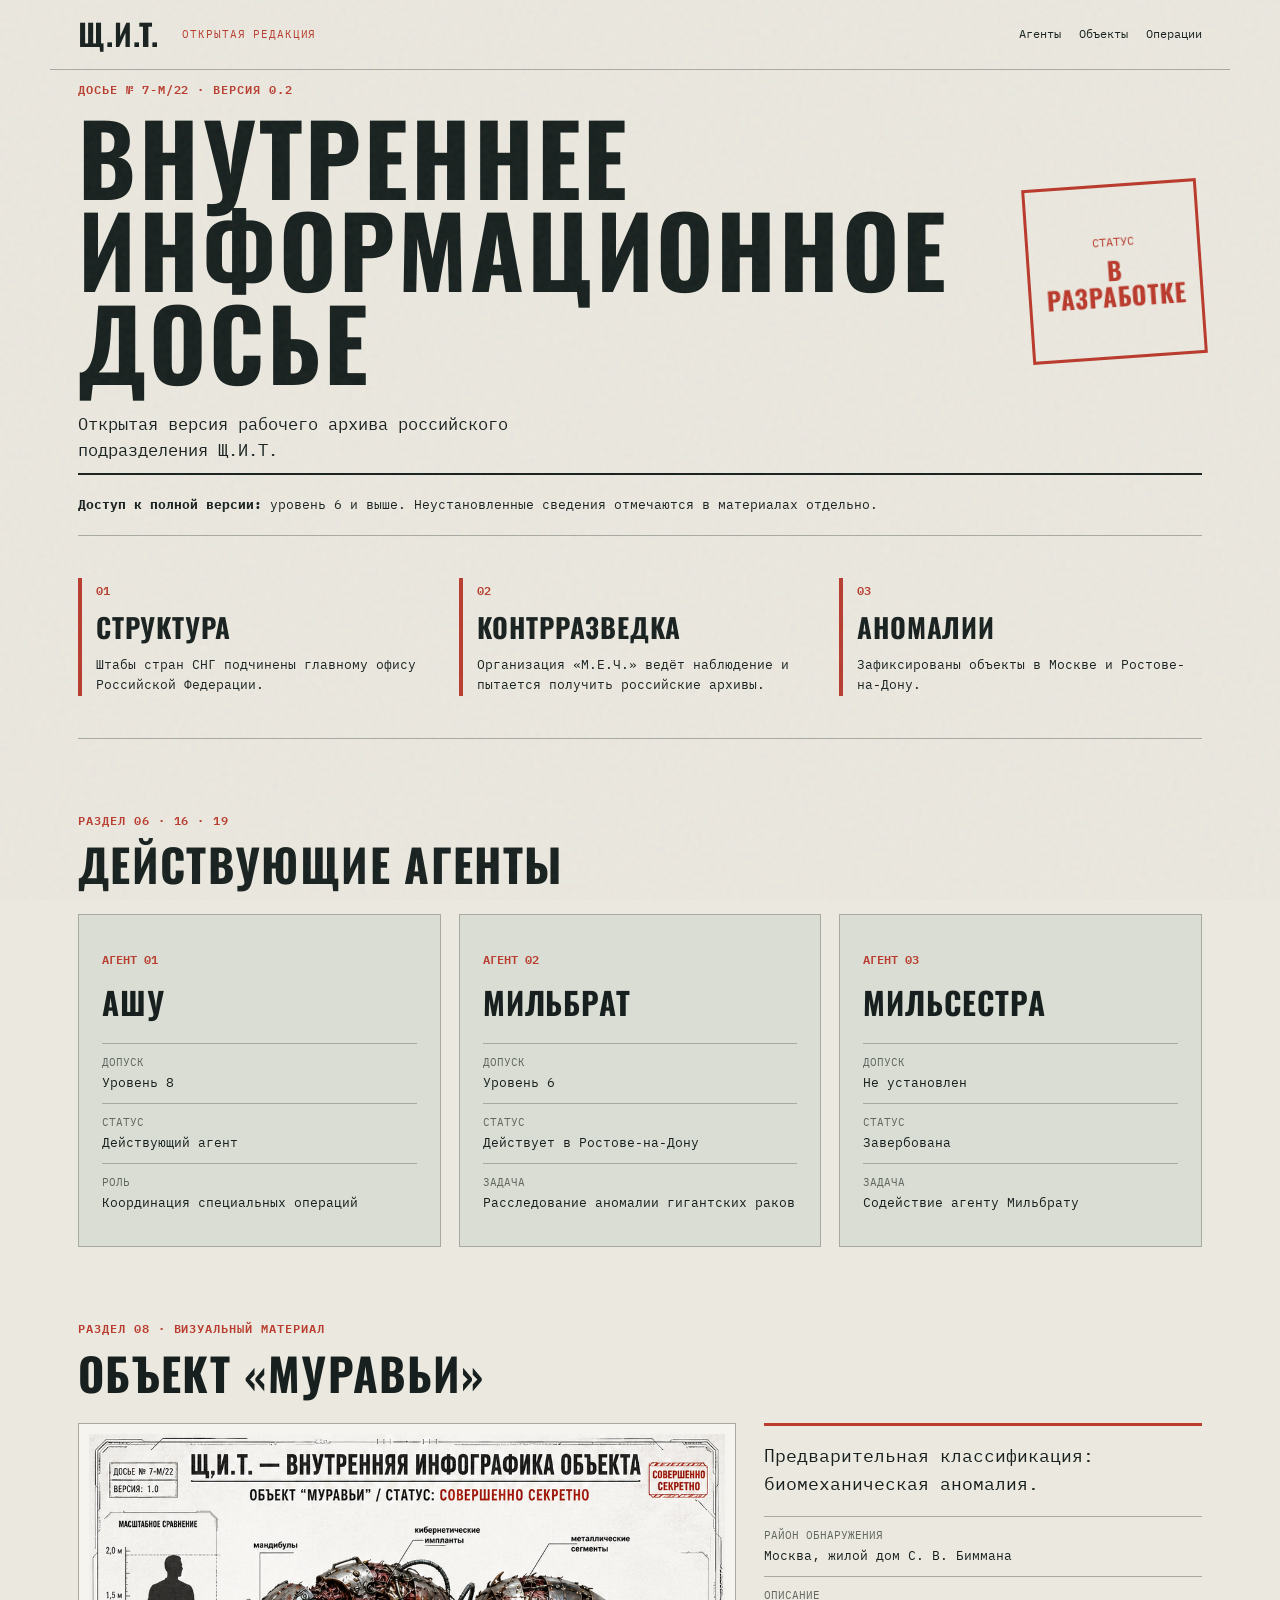
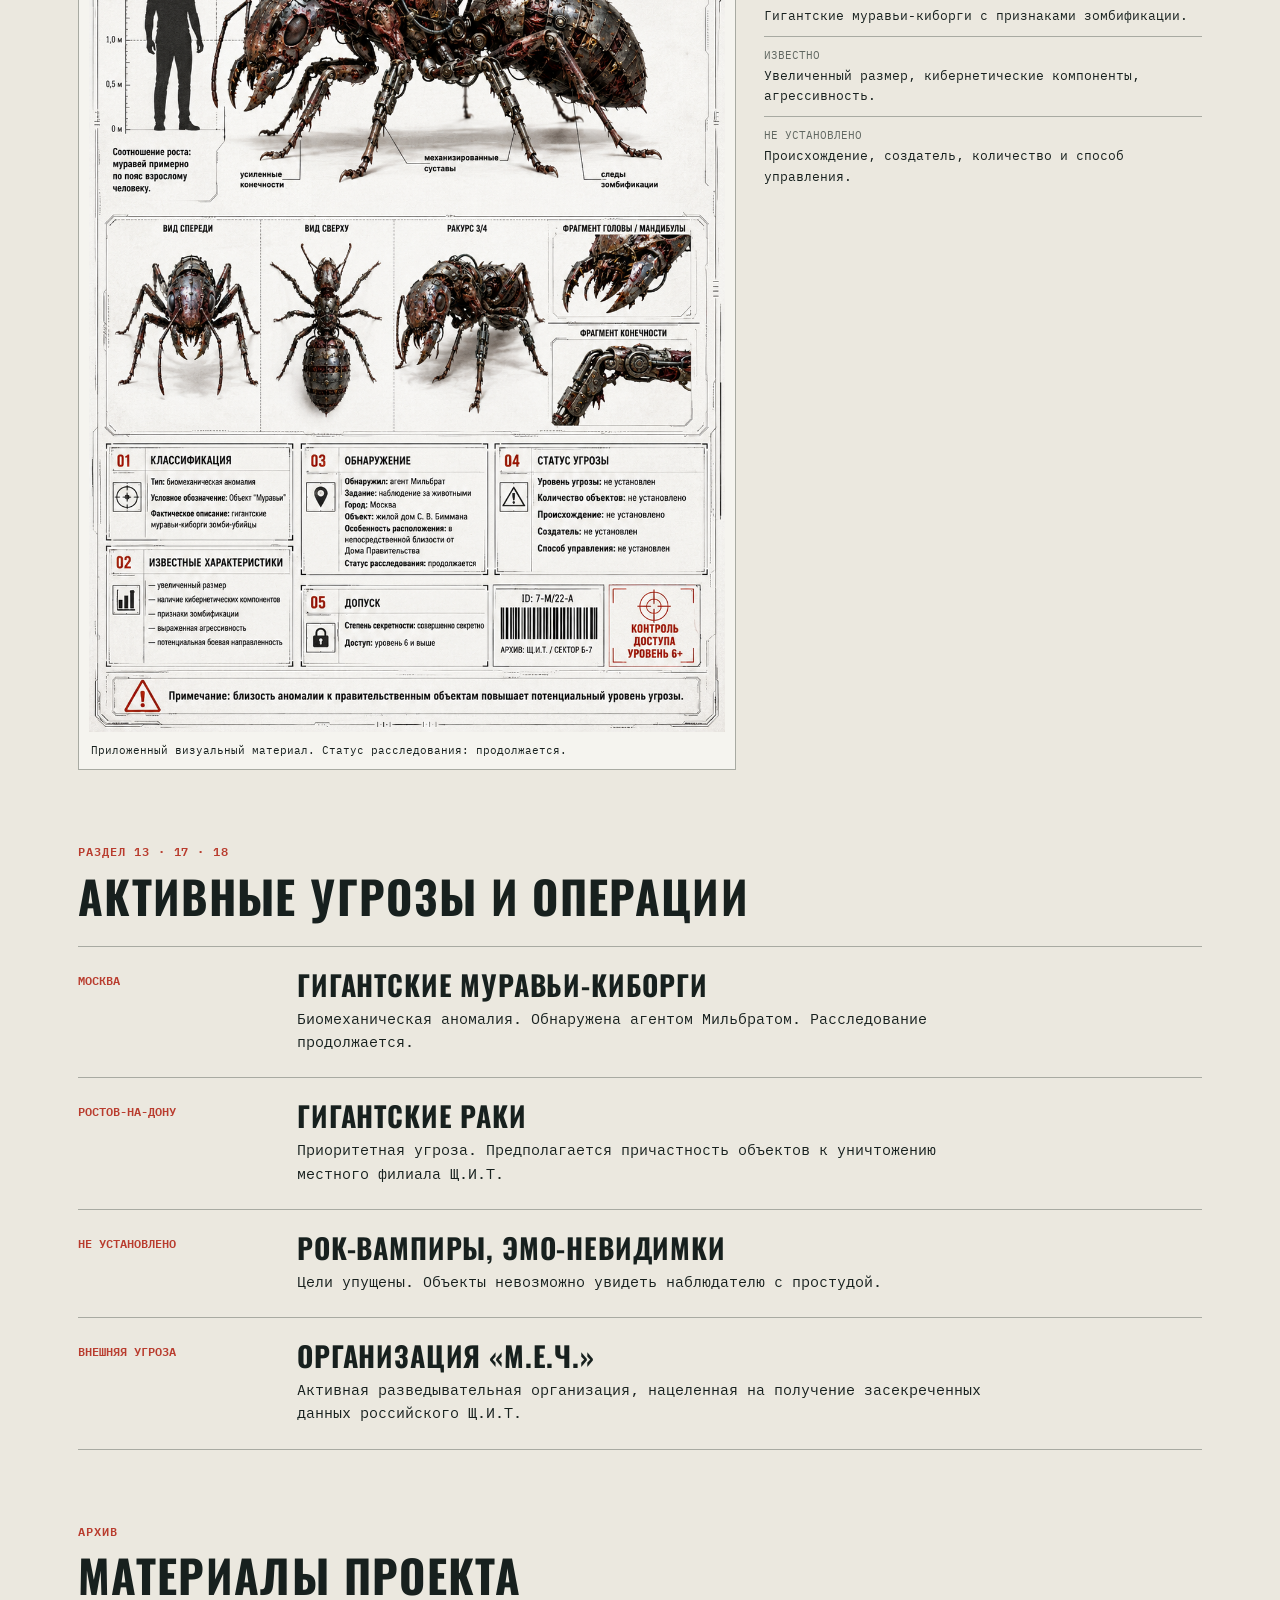
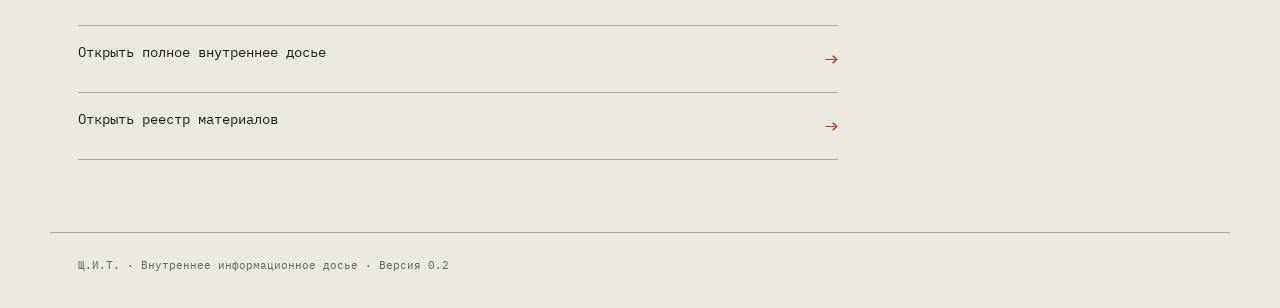
==== index.html @ 57fb264c "Создать открытое досье Щ.И.Т." ====
<!doctype html>
<html lang="ru">
  <head>
    <meta charset="utf-8">
    <meta name="viewport" content="width=device-width, initial-scale=1">
    <meta name="theme-color" content="#101716">
    <title>Щ.И.Т. — внутреннее досье</title>
    <meta name="description" content="Открытая версия внутреннего информационного досье Щ.И.Т.">
    <link rel="stylesheet" href="style.css">
  </head>
  <body>
    <header class="topbar">
      <a class="brand" href="#top" aria-label="Щ.И.Т. — в начало">Щ.И.Т.</a>
      <span class="classification">Открытая редакция</span>
      <nav aria-label="Основная навигация">
        <a href="#agents">Агенты</a>
        <a href="#objects">Объекты</a>
        <a href="#operations">Операции</a>
      </nav>
    </header>

    <main id="top">
      <section class="hero" aria-labelledby="site-title">
        <div>
          <p class="eyebrow">ДОСЬЕ № 7-М/22 · ВЕРСИЯ 0.2</p>
          <h1 id="site-title">Внутреннее<br>информационное досье</h1>
          <p class="lead">Открытая версия рабочего архива российского подразделения Щ.И.Т.</p>
        </div>
        <div class="stamp" aria-label="Статус: в разработке">
          <span>СТАТУС</span>
          <strong>В РАЗРАБОТКЕ</strong>
        </div>
      </section>

      <section class="notice">
        <strong>Доступ к полной версии:</strong> уровень 6 и выше.
        Неустановленные сведения отмечаются в материалах отдельно.
      </section>

      <section class="grid overview" aria-label="Краткая сводка">
        <article><span>01</span><h2>Структура</h2><p>Штабы стран СНГ подчинены главному офису Российской Федерации.</p></article>
        <article><span>02</span><h2>Контрразведка</h2><p>Организация «М.Е.Ч.» ведёт наблюдение и пытается получить российские архивы.</p></article>
        <article><span>03</span><h2>Аномалии</h2><p>Зафиксированы объекты в Москве и Ростове-на-Дону.</p></article>
      </section>

      <section class="section" id="agents" aria-labelledby="agents-title">
        <p class="eyebrow">РАЗДЕЛ 06 · 16 · 19</p>
        <h2 id="agents-title">Действующие агенты</h2>
        <div class="grid cards">
          <article class="card"><p class="card-number">АГЕНТ 01</p><h3>Ашу</h3><dl><div><dt>Допуск</dt><dd>Уровень 8</dd></div><div><dt>Статус</dt><dd>Действующий агент</dd></div><div><dt>Роль</dt><dd>Координация специальных операций</dd></div></dl></article>
          <article class="card"><p class="card-number">АГЕНТ 02</p><h3>Мильбрат</h3><dl><div><dt>Допуск</dt><dd>Уровень 6</dd></div><div><dt>Статус</dt><dd>Действует в Ростове-на-Дону</dd></div><div><dt>Задача</dt><dd>Расследование аномалии гигантских раков</dd></div></dl></article>
          <article class="card"><p class="card-number">АГЕНТ 03</p><h3>Мильсестра</h3><dl><div><dt>Допуск</dt><dd>Не установлен</dd></div><div><dt>Статус</dt><dd>Завербована</dd></div><div><dt>Задача</dt><dd>Содействие агенту Мильбрату</dd></div></dl></article>
        </div>
      </section>

      <section class="section" id="objects" aria-labelledby="objects-title">
        <p class="eyebrow">РАЗДЕЛ 08 · ВИЗУАЛЬНЫЙ МАТЕРИАЛ</p>
        <h2 id="objects-title">Объект «Муравьи»</h2>
        <div class="object-layout">
          <figure>
            <img src="Материалы/Визуальные%20материалы/Объект%20«Муравьи».png" alt="Инфографика гигантского муравья-киборга">
            <figcaption>Приложенный визуальный материал. Статус расследования: продолжается.</figcaption>
          </figure>
          <article class="object-copy">
            <p>Предварительная классификация: биомеханическая аномалия.</p>
            <dl><div><dt>Район обнаружения</dt><dd>Москва, жилой дом С. В. Биммана</dd></div><div><dt>Описание</dt><dd>Гигантские муравьи-киборги с признаками зомбификации.</dd></div><div><dt>Известно</dt><dd>Увеличенный размер, кибернетические компоненты, агрессивность.</dd></div><div><dt>Не установлено</dt><dd>Происхождение, создатель, количество и способ управления.</dd></div></dl>
          </article>
        </div>
      </section>

      <section class="section" id="operations" aria-labelledby="operations-title">
        <p class="eyebrow">РАЗДЕЛ 13 · 17 · 18</p>
        <h2 id="operations-title">Активные угрозы и операции</h2>
        <div class="timeline">
          <article><time>МОСКВА</time><div><h3>Гигантские муравьи-киборги</h3><p>Биомеханическая аномалия. Обнаружена агентом Мильбратом. Расследование продолжается.</p></div></article>
          <article><time>РОСТОВ-НА-ДОНУ</time><div><h3>Гигантские раки</h3><p>Приоритетная угроза. Предполагается причастность объектов к уничтожению местного филиала Щ.И.Т.</p></div></article>
          <article><time>НЕ УСТАНОВЛЕНО</time><div><h3>Рок-вампиры, эмо-невидимки</h3><p>Цели упущены. Объекты невозможно увидеть наблюдателю с простудой.</p></div></article>
          <article><time>ВНЕШНЯЯ УГРОЗА</time><div><h3>Организация «М.Е.Ч.»</h3><p>Активная разведывательная организация, нацеленная на получение засекреченных данных российского Щ.И.Т.</p></div></article>
        </div>
      </section>

      <section class="section archive" aria-labelledby="archive-title">
        <p class="eyebrow">АРХИВ</p>
        <h2 id="archive-title">Материалы проекта</h2>
        <a class="file-link" href="Щ.И.Т.%20—%20внутреннее%20информационное%20досье.md">Открыть полное внутреннее досье <span>→</span></a>
        <a class="file-link" href="Реестр%20материалов.md">Открыть реестр материалов <span>→</span></a>
      </section>
    </main>

    <footer>Щ.И.Т. · Внутреннее информационное досье · Версия 0.2</footer>
  </body>
</html>
---- style.css ----
@import url('https://fonts.googleapis.com/css2?family=IBM+Plex+Mono:wght@400;500;600&family=Oswald:wght@500;600;700&display=swap');

:root { --ink:#17201e; --paper:#ebe8df; --red:#b93c2e; --line:#a8aaa2; --wash:#d9ddd3; }
* { box-sizing:border-box; }
html { scroll-behavior:smooth; }
body { margin:0; background:var(--paper); color:var(--ink); font-family:'IBM Plex Mono',monospace; font-size:15px; line-height:1.55; }
body::before { content:""; pointer-events:none; position:fixed; inset:0; opacity:.11; background-image:url("data:image/svg+xml,%3Csvg viewBox='0 0 160 160' xmlns='http://www.w3.org/2000/svg'%3E%3Cfilter id='n'%3E%3CfeTurbulence type='fractalNoise' baseFrequency='.9' numOctaves='3' stitchTiles='stitch'/%3E%3C/filter%3E%3Crect width='100%25' height='100%25' filter='url(%23n)' opacity='.5'/%3E%3C/svg%3E"); }
a { color:inherit; } .topbar, main, footer { max-width:1180px; margin:auto; }
.topbar { min-height:70px; padding:0 28px; display:flex; align-items:center; gap:24px; border-bottom:1px solid var(--line); }
.brand, h1, h2, h3, .stamp strong { font-family:Oswald,sans-serif; text-transform:uppercase; letter-spacing:.03em; }.brand { font-size:30px; text-decoration:none; font-weight:700; }
.classification { color:var(--red); font-size:11px; text-transform:uppercase; letter-spacing:.08em; }.topbar nav { margin-left:auto; display:flex; gap:18px; }.topbar nav a { font-size:12px; text-decoration:none; }
main { padding:0 28px 72px; }.hero { min-height:405px; display:flex; justify-content:space-between; align-items:center; border-bottom:2px solid var(--ink); }.eyebrow { font-size:12px; font-weight:600; letter-spacing:.08em; color:var(--red); margin:0 0 12px; }.hero h1 { font-size:clamp(48px,8vw,98px); line-height:.94; margin:0; max-width:780px; }.lead { max-width:530px; font-size:17px; margin:24px 0 0; }.stamp { width:175px; min-height:175px; border:3px solid var(--red); color:var(--red); display:flex; flex-direction:column; justify-content:center; align-items:center; text-align:center; transform:rotate(-4deg); padding:14px; }.stamp span { font-size:12px; }.stamp strong { font-size:25px; line-height:1.05; margin-top:5px; }
.notice { border-bottom:1px solid var(--line); padding:20px 0; font-size:13px; }.grid { display:grid; gap:18px; }.overview { grid-template-columns:repeat(3,1fr); padding:42px 0; border-bottom:1px solid var(--line); }.overview article { border-left:4px solid var(--red); padding-left:14px; }.overview span,.card-number { color:var(--red); font-size:12px; font-weight:600; }.overview h2 { font-size:27px; margin:6px 0; }.overview p { margin:0; font-size:13px; }
.section { padding:72px 0 0; }.section > h2 { font-size:45px; line-height:1; margin:0 0 28px; }.cards { grid-template-columns:repeat(3,1fr); }.card { background:var(--wash); border:1px solid var(--line); padding:23px; min-height:275px; }.card h3,.timeline h3 { font-size:31px; line-height:1; margin:18px 0 25px; }.card dl,.object-copy dl { margin:0; }.card dl div,.object-copy dl div { padding:10px 0; border-top:1px solid var(--line); }.card dt,.object-copy dt { color:#606761; font-size:11px; text-transform:uppercase; }.card dd,.object-copy dd { margin:2px 0 0; font-size:13px; }
.object-layout { display:grid; grid-template-columns:1.5fr 1fr; gap:28px; align-items:start; }.object-layout figure { margin:0; border:1px solid var(--line); background:#f5f4ef; padding:10px; }.object-layout img { width:100%; display:block; }.object-layout figcaption { font-size:11px; padding:10px 2px 0; }.object-copy { border-top:3px solid var(--red); padding-top:16px; }.object-copy > p { margin:0 0 18px; font-size:18px; }
.timeline { border-top:1px solid var(--line); }.timeline article { display:grid; grid-template-columns:195px 1fr; gap:24px; padding:24px 0; border-bottom:1px solid var(--line); }.timeline time { color:var(--red); font-size:12px; font-weight:600; }.timeline h3 { margin:0 0 8px; font-size:28px; }.timeline p { margin:0; max-width:710px; }.archive { max-width:760px; }.file-link { display:flex; justify-content:space-between; border-top:1px solid var(--line); padding:16px 0; text-decoration:none; font-size:14px; }.file-link:last-child { border-bottom:1px solid var(--line); }.file-link span { color:var(--red); font-size:22px; } footer { border-top:1px solid var(--line); padding:24px 28px 34px; font-size:11px; color:#616762; }
@media (max-width:700px) { .topbar { padding:0 18px; gap:12px; }.classification { display:none; }.topbar nav { gap:12px; }.topbar nav a { font-size:10px; } main { padding:0 18px 48px; }.hero { min-height:480px; display:block; padding:72px 0 38px; }.stamp { margin-top:38px; width:140px; min-height:140px; }.hero h1 { font-size:57px; }.overview,.cards,.object-layout { grid-template-columns:1fr; }.section { padding-top:52px; }.section > h2 { font-size:38px; }.timeline article { grid-template-columns:1fr; gap:7px; }.timeline h3 { font-size:25px; } }
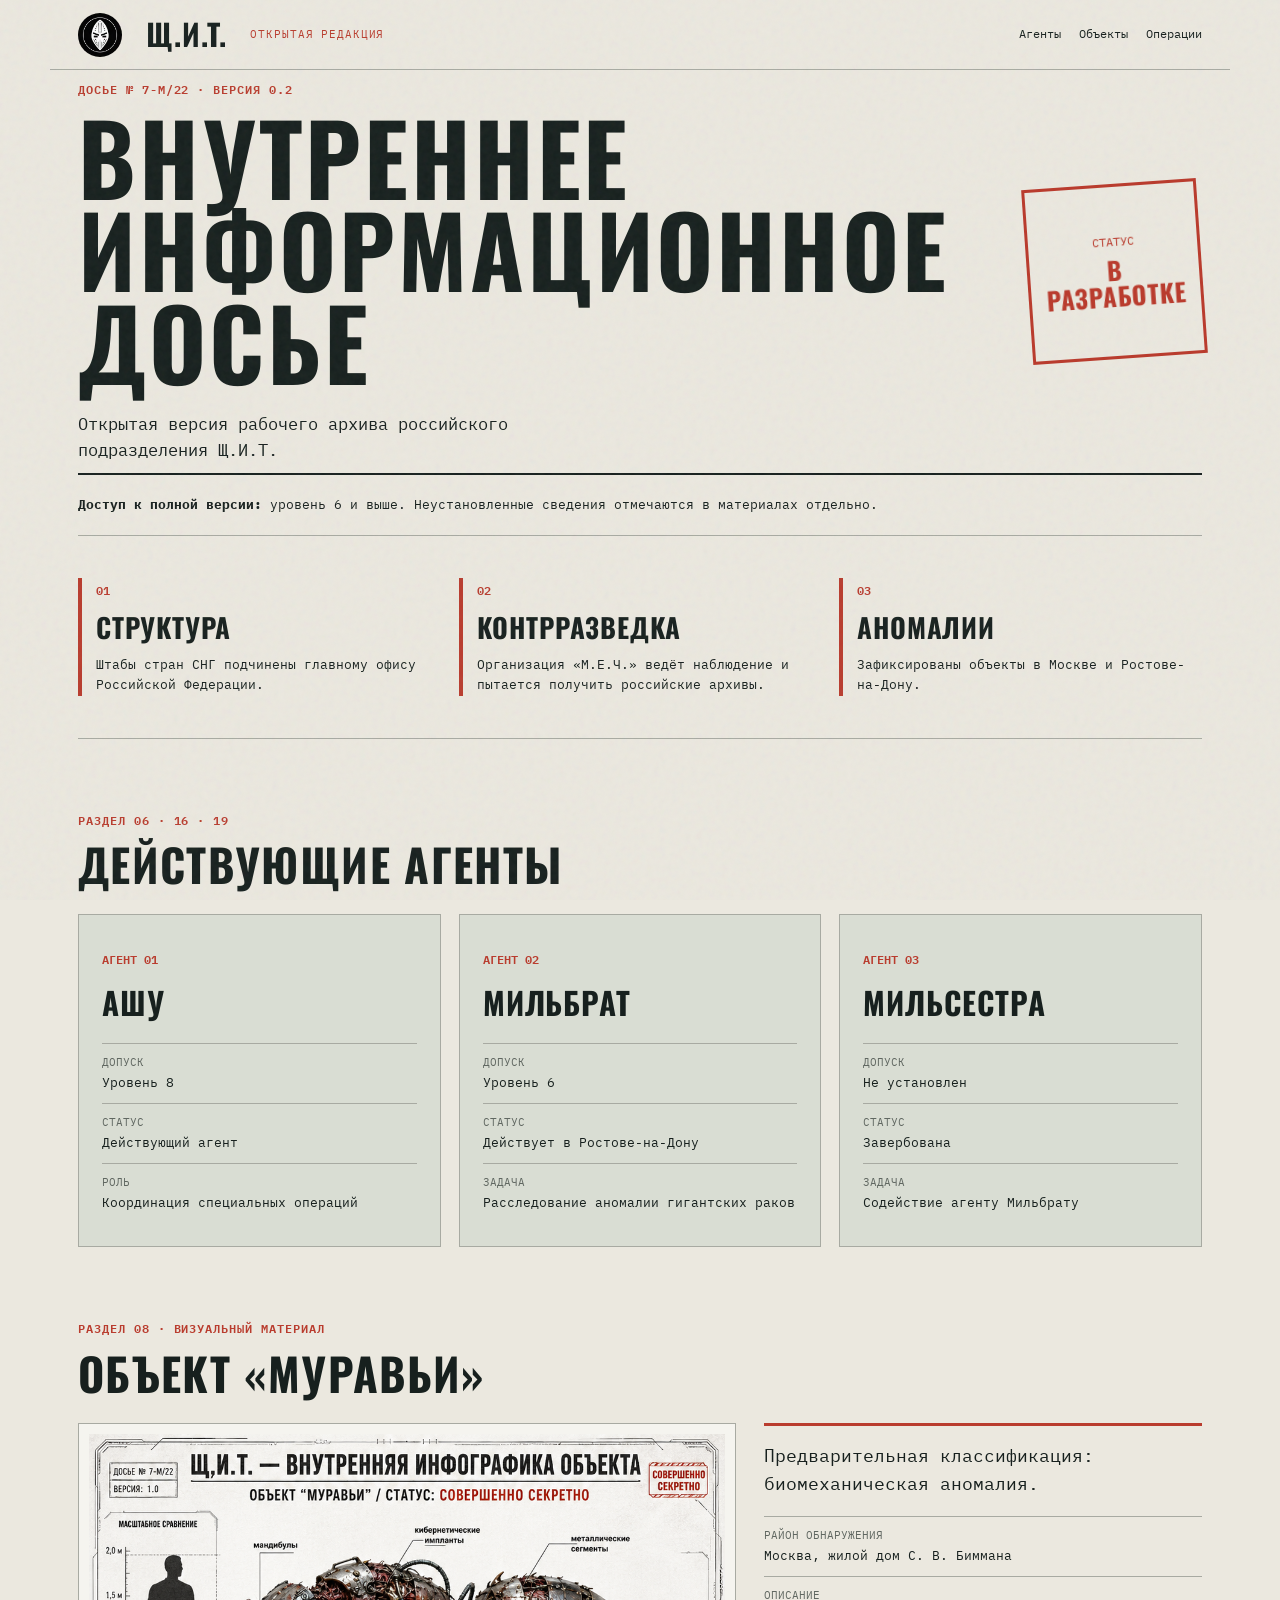
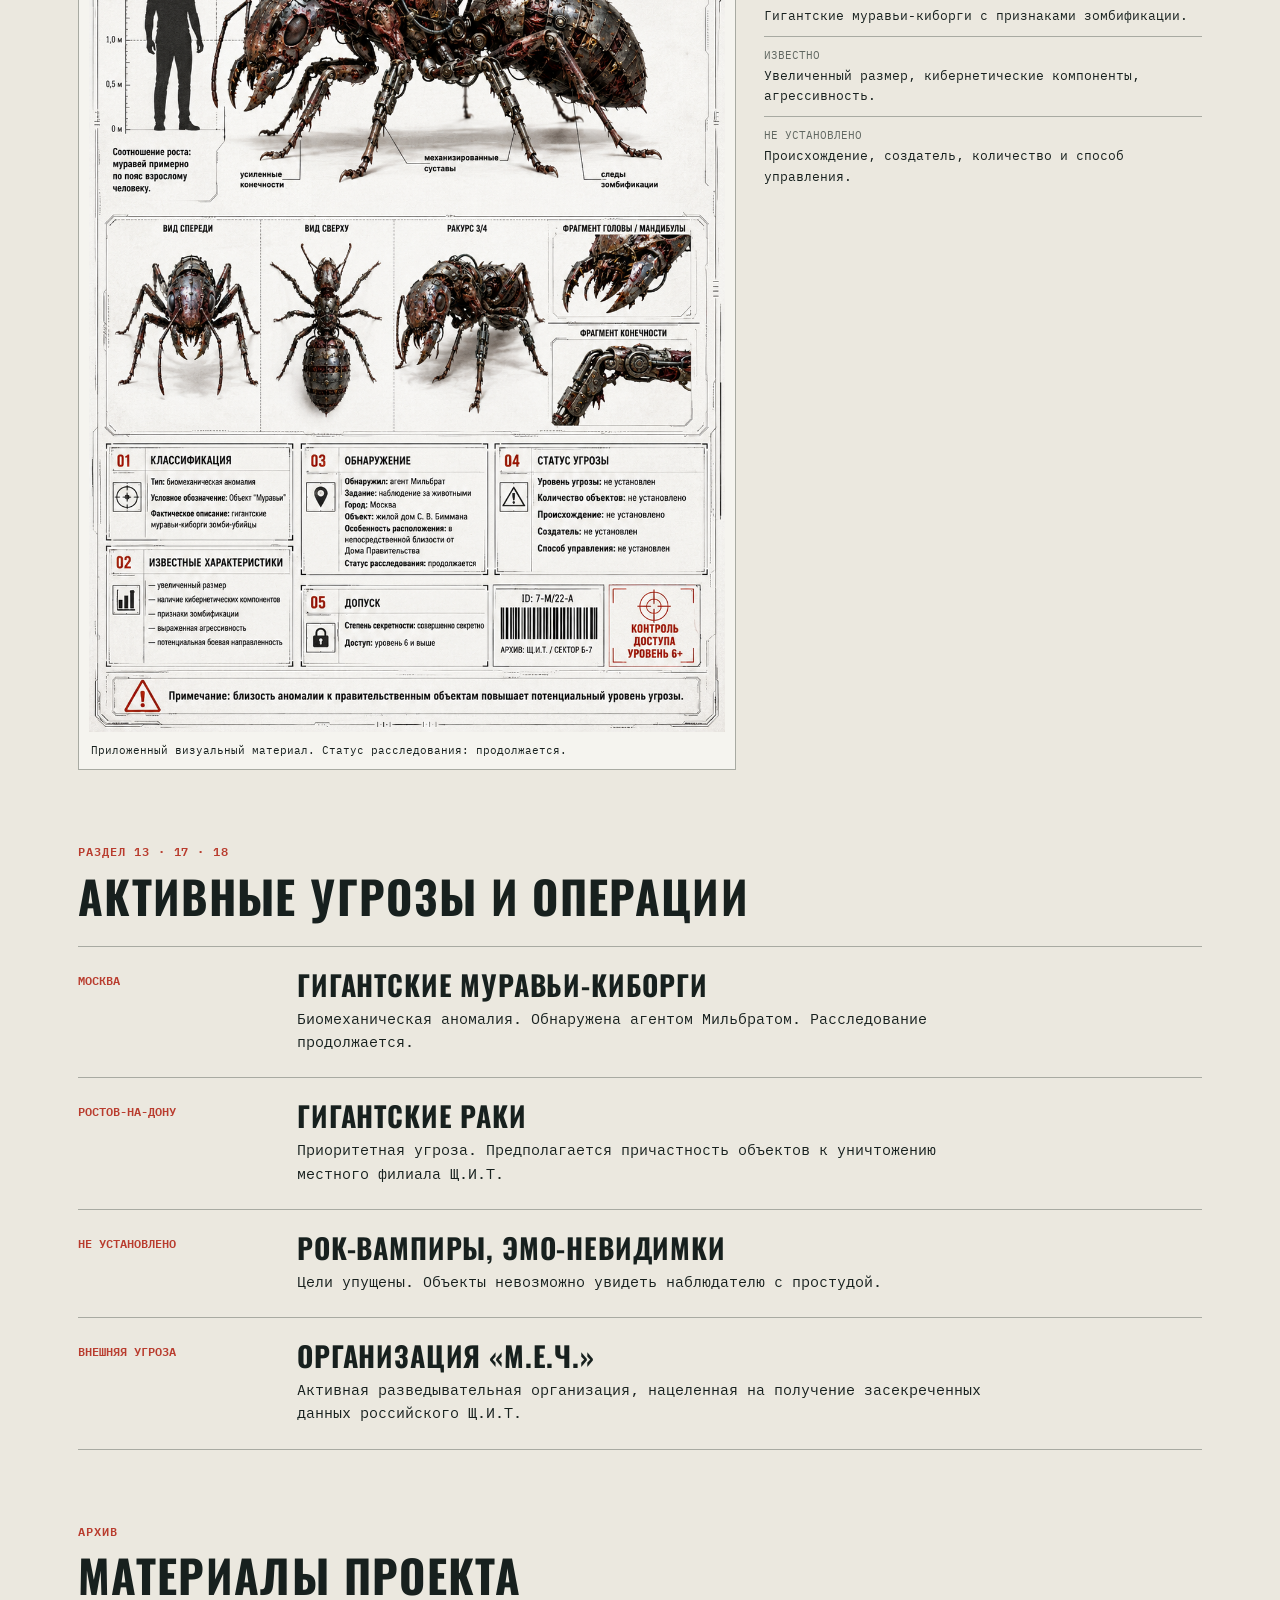
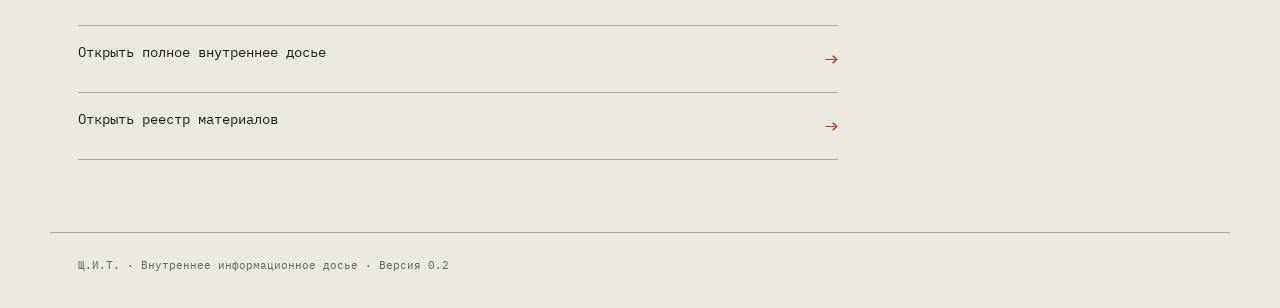
==== commit dc93f5f1: "Добавить логотип Щ.И.Т." ====
--- a/index.html
+++ b/index.html
@@ -10,7 +10,8 @@
   </head>
   <body>
     <header class="topbar">
-      <a class="brand" href="#top" aria-label="Щ.И.Т. — в начало">Щ.И.Т.</a>
+      <a class="brand-logo" href="#top" aria-label="Щ.И.Т. — в начало"><img src="Материалы/Визуальные%20материалы/Логотип%20Щ.И.Т..png" alt="Логотип Щ.И.Т."></a>
+      <a class="brand" href="#top">Щ.И.Т.</a>
       <span class="classification">Открытая редакция</span>
       <nav aria-label="Основная навигация">
         <a href="#agents">Агенты</a>
--- a/style.css
+++ b/style.css
@@ -7,11 +7,11 @@
 body::before { content:""; pointer-events:none; position:fixed; inset:0; opacity:.11; background-image:url("data:image/svg+xml,%3Csvg viewBox='0 0 160 160' xmlns='http://www.w3.org/2000/svg'%3E%3Cfilter id='n'%3E%3CfeTurbulence type='fractalNoise' baseFrequency='.9' numOctaves='3' stitchTiles='stitch'/%3E%3C/filter%3E%3Crect width='100%25' height='100%25' filter='url(%23n)' opacity='.5'/%3E%3C/svg%3E"); }
 a { color:inherit; } .topbar, main, footer { max-width:1180px; margin:auto; }
 .topbar { min-height:70px; padding:0 28px; display:flex; align-items:center; gap:24px; border-bottom:1px solid var(--line); }
-.brand, h1, h2, h3, .stamp strong { font-family:Oswald,sans-serif; text-transform:uppercase; letter-spacing:.03em; }.brand { font-size:30px; text-decoration:none; font-weight:700; }
+.brand, h1, h2, h3, .stamp strong { font-family:Oswald,sans-serif; text-transform:uppercase; letter-spacing:.03em; }.brand { font-size:30px; text-decoration:none; font-weight:700; }.brand-logo { width:44px; height:44px; display:block; overflow:hidden; border-radius:50%; flex:0 0 auto; }.brand-logo img { width:100%; height:100%; display:block; object-fit:cover; }
 .classification { color:var(--red); font-size:11px; text-transform:uppercase; letter-spacing:.08em; }.topbar nav { margin-left:auto; display:flex; gap:18px; }.topbar nav a { font-size:12px; text-decoration:none; }
 main { padding:0 28px 72px; }.hero { min-height:405px; display:flex; justify-content:space-between; align-items:center; border-bottom:2px solid var(--ink); }.eyebrow { font-size:12px; font-weight:600; letter-spacing:.08em; color:var(--red); margin:0 0 12px; }.hero h1 { font-size:clamp(48px,8vw,98px); line-height:.94; margin:0; max-width:780px; }.lead { max-width:530px; font-size:17px; margin:24px 0 0; }.stamp { width:175px; min-height:175px; border:3px solid var(--red); color:var(--red); display:flex; flex-direction:column; justify-content:center; align-items:center; text-align:center; transform:rotate(-4deg); padding:14px; }.stamp span { font-size:12px; }.stamp strong { font-size:25px; line-height:1.05; margin-top:5px; }
 .notice { border-bottom:1px solid var(--line); padding:20px 0; font-size:13px; }.grid { display:grid; gap:18px; }.overview { grid-template-columns:repeat(3,1fr); padding:42px 0; border-bottom:1px solid var(--line); }.overview article { border-left:4px solid var(--red); padding-left:14px; }.overview span,.card-number { color:var(--red); font-size:12px; font-weight:600; }.overview h2 { font-size:27px; margin:6px 0; }.overview p { margin:0; font-size:13px; }
 .section { padding:72px 0 0; }.section > h2 { font-size:45px; line-height:1; margin:0 0 28px; }.cards { grid-template-columns:repeat(3,1fr); }.card { background:var(--wash); border:1px solid var(--line); padding:23px; min-height:275px; }.card h3,.timeline h3 { font-size:31px; line-height:1; margin:18px 0 25px; }.card dl,.object-copy dl { margin:0; }.card dl div,.object-copy dl div { padding:10px 0; border-top:1px solid var(--line); }.card dt,.object-copy dt { color:#606761; font-size:11px; text-transform:uppercase; }.card dd,.object-copy dd { margin:2px 0 0; font-size:13px; }
 .object-layout { display:grid; grid-template-columns:1.5fr 1fr; gap:28px; align-items:start; }.object-layout figure { margin:0; border:1px solid var(--line); background:#f5f4ef; padding:10px; }.object-layout img { width:100%; display:block; }.object-layout figcaption { font-size:11px; padding:10px 2px 0; }.object-copy { border-top:3px solid var(--red); padding-top:16px; }.object-copy > p { margin:0 0 18px; font-size:18px; }
 .timeline { border-top:1px solid var(--line); }.timeline article { display:grid; grid-template-columns:195px 1fr; gap:24px; padding:24px 0; border-bottom:1px solid var(--line); }.timeline time { color:var(--red); font-size:12px; font-weight:600; }.timeline h3 { margin:0 0 8px; font-size:28px; }.timeline p { margin:0; max-width:710px; }.archive { max-width:760px; }.file-link { display:flex; justify-content:space-between; border-top:1px solid var(--line); padding:16px 0; text-decoration:none; font-size:14px; }.file-link:last-child { border-bottom:1px solid var(--line); }.file-link span { color:var(--red); font-size:22px; } footer { border-top:1px solid var(--line); padding:24px 28px 34px; font-size:11px; color:#616762; }
-@media (max-width:700px) { .topbar { padding:0 18px; gap:12px; }.classification { display:none; }.topbar nav { gap:12px; }.topbar nav a { font-size:10px; } main { padding:0 18px 48px; }.hero { min-height:480px; display:block; padding:72px 0 38px; }.stamp { margin-top:38px; width:140px; min-height:140px; }.hero h1 { font-size:57px; }.overview,.cards,.object-layout { grid-template-columns:1fr; }.section { padding-top:52px; }.section > h2 { font-size:38px; }.timeline article { grid-template-columns:1fr; gap:7px; }.timeline h3 { font-size:25px; } }
+@media (max-width:700px) { .topbar { padding:0 18px; gap:12px; }.brand-logo { width:36px; height:36px; }.classification { display:none; }.topbar nav { gap:12px; }.topbar nav a { font-size:10px; } main { padding:0 18px 48px; }.hero { min-height:480px; display:block; padding:72px 0 38px; }.stamp { margin-top:38px; width:140px; min-height:140px; }.hero h1 { font-size:57px; }.overview,.cards,.object-layout { grid-template-columns:1fr; }.section { padding-top:52px; }.section > h2 { font-size:38px; }.timeline article { grid-template-columns:1fr; gap:7px; }.timeline h3 { font-size:25px; } }
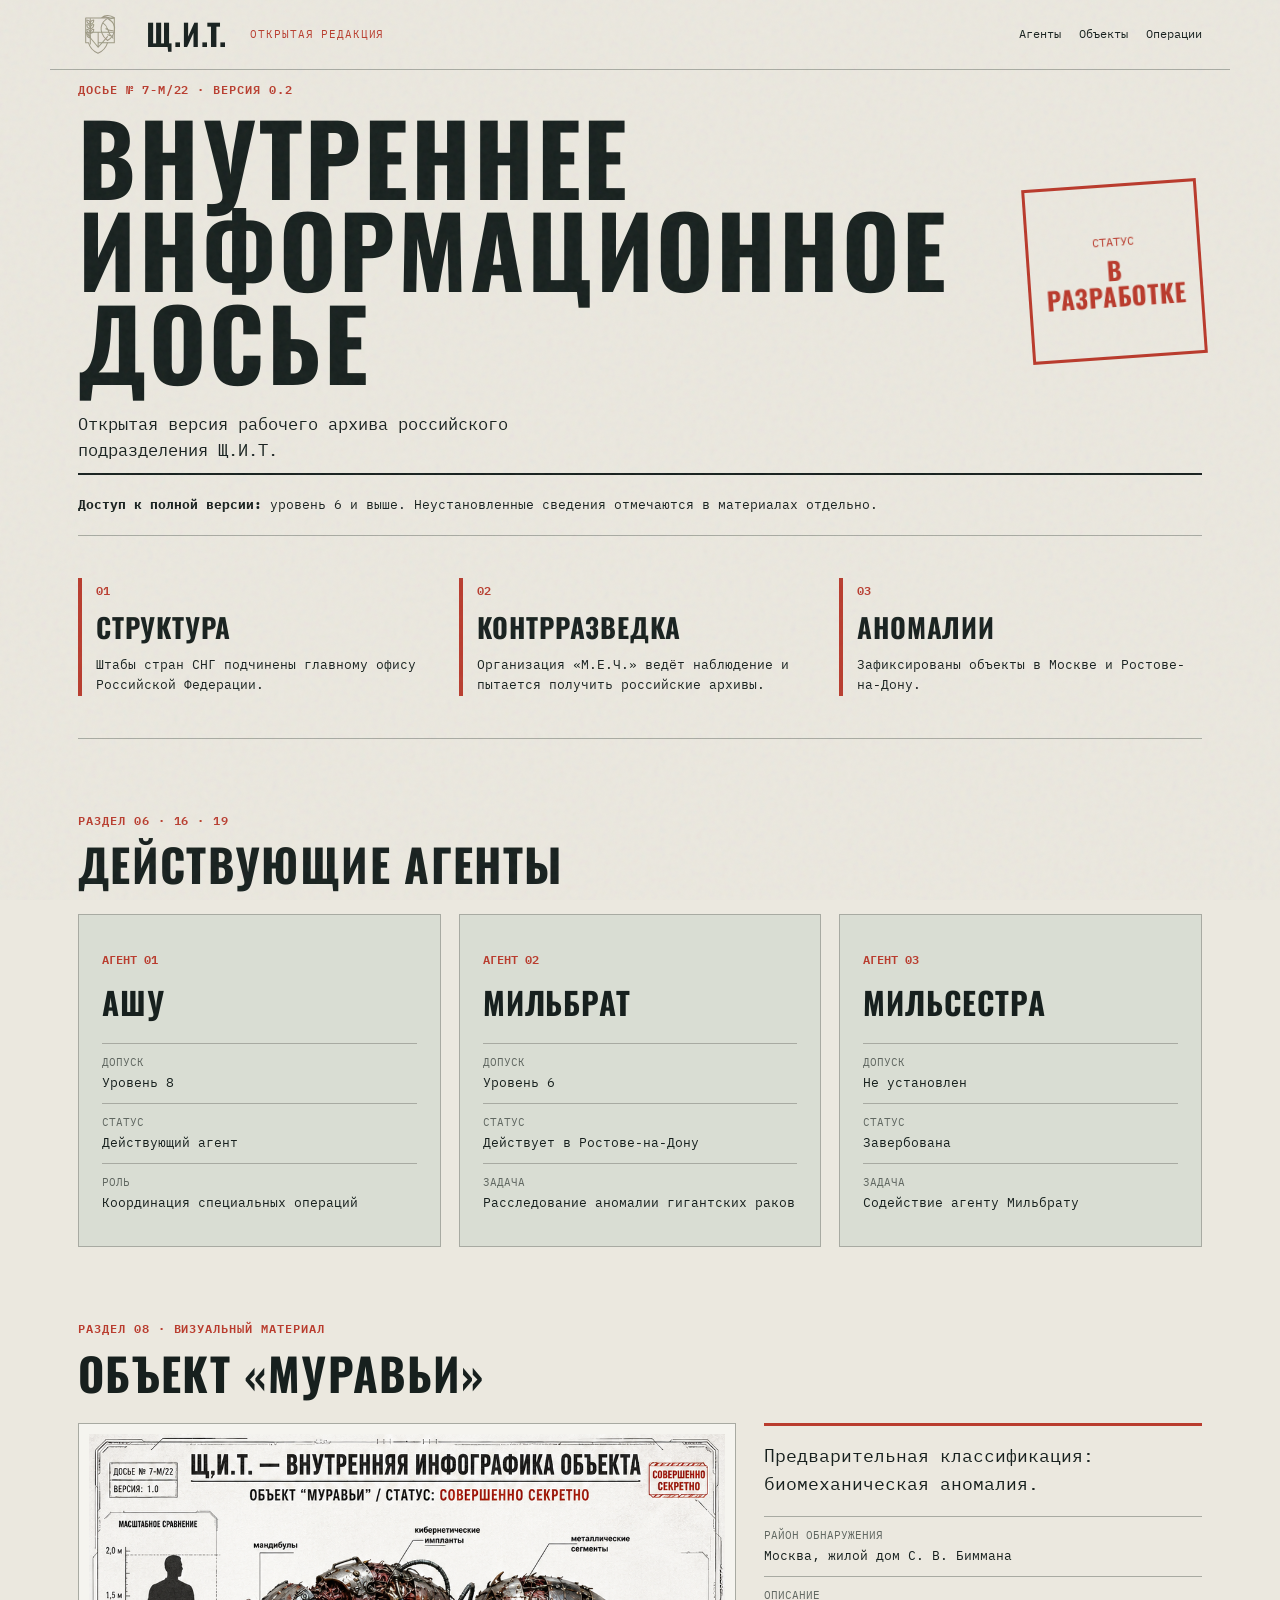
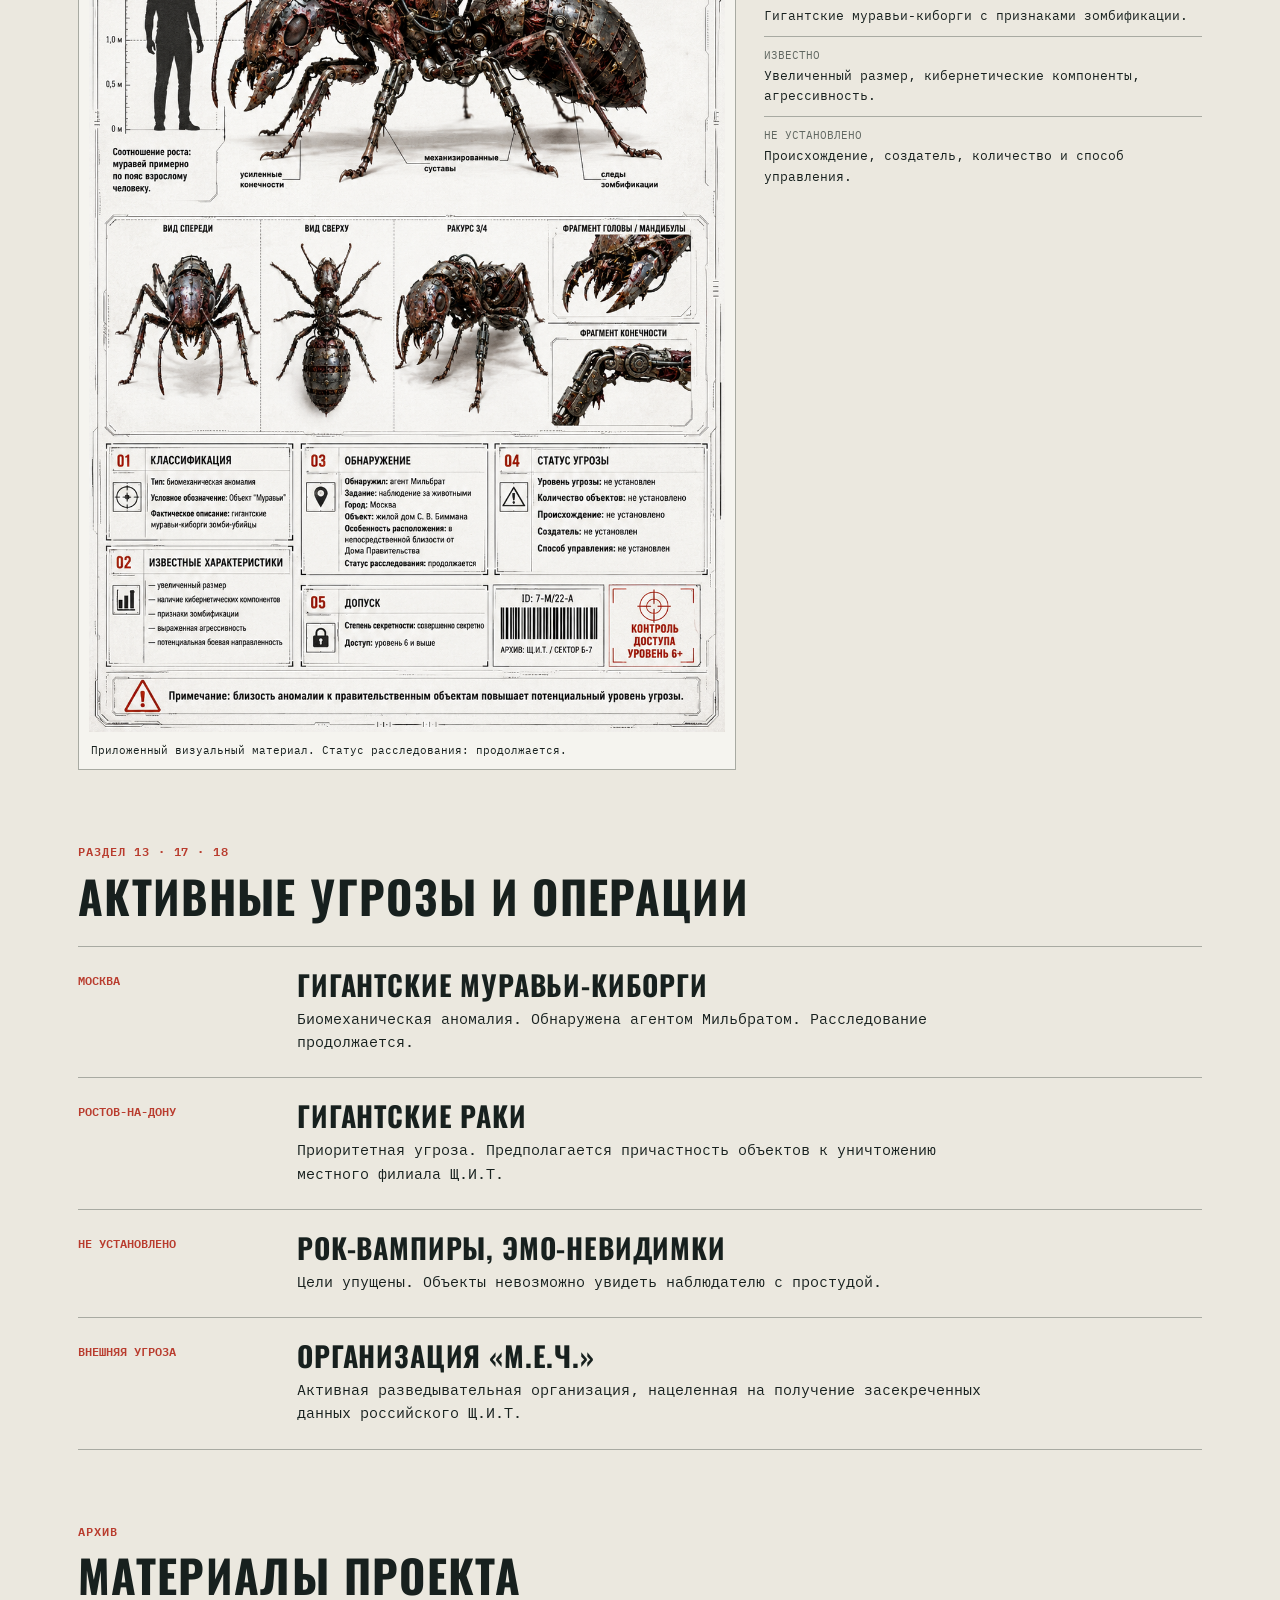
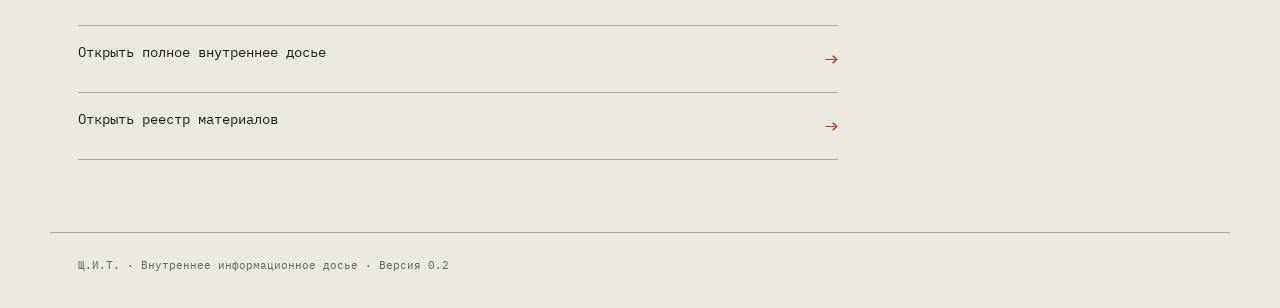
==== commit 0ca56b37: "Заменить логотип на векторный знак" ====
--- a/index.html
+++ b/index.html
@@ -10,7 +10,7 @@
   </head>
   <body>
     <header class="topbar">
-      <a class="brand-logo" href="#top" aria-label="Щ.И.Т. — в начало"><img src="Материалы/Визуальные%20материалы/Логотип%20Щ.И.Т..png" alt="Логотип Щ.И.Т."></a>
+      <a class="brand-logo" href="#top" aria-label="Щ.И.Т. — в начало"><img src="Материалы/Визуальные%20материалы/Логотип%20Щ.И.Т.%20—%20новый.svg" alt="Логотип Щ.И.Т."></a>
       <a class="brand" href="#top">Щ.И.Т.</a>
       <span class="classification">Открытая редакция</span>
       <nav aria-label="Основная навигация">
--- a/style.css
+++ b/style.css
@@ -7,11 +7,11 @@
 body::before { content:""; pointer-events:none; position:fixed; inset:0; opacity:.11; background-image:url("data:image/svg+xml,%3Csvg viewBox='0 0 160 160' xmlns='http://www.w3.org/2000/svg'%3E%3Cfilter id='n'%3E%3CfeTurbulence type='fractalNoise' baseFrequency='.9' numOctaves='3' stitchTiles='stitch'/%3E%3C/filter%3E%3Crect width='100%25' height='100%25' filter='url(%23n)' opacity='.5'/%3E%3C/svg%3E"); }
 a { color:inherit; } .topbar, main, footer { max-width:1180px; margin:auto; }
 .topbar { min-height:70px; padding:0 28px; display:flex; align-items:center; gap:24px; border-bottom:1px solid var(--line); }
-.brand, h1, h2, h3, .stamp strong { font-family:Oswald,sans-serif; text-transform:uppercase; letter-spacing:.03em; }.brand { font-size:30px; text-decoration:none; font-weight:700; }.brand-logo { width:44px; height:44px; display:block; overflow:hidden; border-radius:50%; flex:0 0 auto; }.brand-logo img { width:100%; height:100%; display:block; object-fit:cover; }
+.brand, h1, h2, h3, .stamp strong { font-family:Oswald,sans-serif; text-transform:uppercase; letter-spacing:.03em; }.brand { font-size:30px; text-decoration:none; font-weight:700; }.brand-logo { width:44px; height:44px; display:block; flex:0 0 auto; }.brand-logo img { width:100%; height:100%; display:block; object-fit:contain; }
 .classification { color:var(--red); font-size:11px; text-transform:uppercase; letter-spacing:.08em; }.topbar nav { margin-left:auto; display:flex; gap:18px; }.topbar nav a { font-size:12px; text-decoration:none; }
 main { padding:0 28px 72px; }.hero { min-height:405px; display:flex; justify-content:space-between; align-items:center; border-bottom:2px solid var(--ink); }.eyebrow { font-size:12px; font-weight:600; letter-spacing:.08em; color:var(--red); margin:0 0 12px; }.hero h1 { font-size:clamp(48px,8vw,98px); line-height:.94; margin:0; max-width:780px; }.lead { max-width:530px; font-size:17px; margin:24px 0 0; }.stamp { width:175px; min-height:175px; border:3px solid var(--red); color:var(--red); display:flex; flex-direction:column; justify-content:center; align-items:center; text-align:center; transform:rotate(-4deg); padding:14px; }.stamp span { font-size:12px; }.stamp strong { font-size:25px; line-height:1.05; margin-top:5px; }
 .notice { border-bottom:1px solid var(--line); padding:20px 0; font-size:13px; }.grid { display:grid; gap:18px; }.overview { grid-template-columns:repeat(3,1fr); padding:42px 0; border-bottom:1px solid var(--line); }.overview article { border-left:4px solid var(--red); padding-left:14px; }.overview span,.card-number { color:var(--red); font-size:12px; font-weight:600; }.overview h2 { font-size:27px; margin:6px 0; }.overview p { margin:0; font-size:13px; }
-.section { padding:72px 0 0; }.section > h2 { font-size:45px; line-height:1; margin:0 0 28px; }.cards { grid-template-columns:repeat(3,1fr); }.card { background:var(--wash); border:1px solid var(--line); padding:23px; min-height:275px; }.card h3,.timeline h3 { font-size:31px; line-height:1; margin:18px 0 25px; }.card dl,.object-copy dl { margin:0; }.card dl div,.object-copy dl div { padding:10px 0; border-top:1px solid var(--line); }.card dt,.object-copy dt { color:#606761; font-size:11px; text-transform:uppercase; }.card dd,.object-copy dd { margin:2px 0 0; font-size:13px; }
+.section { padding:72px 0 0; }.section > h2 { font-size:45px; line-height:1; margin:0 0 28px; }.cards { grid-template-columns:repeat(3,1fr); }.card { background:var(--wash); border:1px solid var(--line); padding:23px; min-height:275px; }.agent-portrait { width:calc(100% + 46px); display:block; margin:-23px -23px 22px; aspect-ratio:4 / 5; object-fit:cover; border-bottom:3px solid var(--red); }.card h3,.timeline h3 { font-size:31px; line-height:1; margin:18px 0 25px; }.card dl,.object-copy dl { margin:0; }.card dl div,.object-copy dl div { padding:10px 0; border-top:1px solid var(--line); }.card dt,.object-copy dt { color:#606761; font-size:11px; text-transform:uppercase; }.card dd,.object-copy dd { margin:2px 0 0; font-size:13px; }
 .object-layout { display:grid; grid-template-columns:1.5fr 1fr; gap:28px; align-items:start; }.object-layout figure { margin:0; border:1px solid var(--line); background:#f5f4ef; padding:10px; }.object-layout img { width:100%; display:block; }.object-layout figcaption { font-size:11px; padding:10px 2px 0; }.object-copy { border-top:3px solid var(--red); padding-top:16px; }.object-copy > p { margin:0 0 18px; font-size:18px; }
 .timeline { border-top:1px solid var(--line); }.timeline article { display:grid; grid-template-columns:195px 1fr; gap:24px; padding:24px 0; border-bottom:1px solid var(--line); }.timeline time { color:var(--red); font-size:12px; font-weight:600; }.timeline h3 { margin:0 0 8px; font-size:28px; }.timeline p { margin:0; max-width:710px; }.archive { max-width:760px; }.file-link { display:flex; justify-content:space-between; border-top:1px solid var(--line); padding:16px 0; text-decoration:none; font-size:14px; }.file-link:last-child { border-bottom:1px solid var(--line); }.file-link span { color:var(--red); font-size:22px; } footer { border-top:1px solid var(--line); padding:24px 28px 34px; font-size:11px; color:#616762; }
 @media (max-width:700px) { .topbar { padding:0 18px; gap:12px; }.brand-logo { width:36px; height:36px; }.classification { display:none; }.topbar nav { gap:12px; }.topbar nav a { font-size:10px; } main { padding:0 18px 48px; }.hero { min-height:480px; display:block; padding:72px 0 38px; }.stamp { margin-top:38px; width:140px; min-height:140px; }.hero h1 { font-size:57px; }.overview,.cards,.object-layout { grid-template-columns:1fr; }.section { padding-top:52px; }.section > h2 { font-size:38px; }.timeline article { grid-template-columns:1fr; gap:7px; }.timeline h3 { font-size:25px; } }
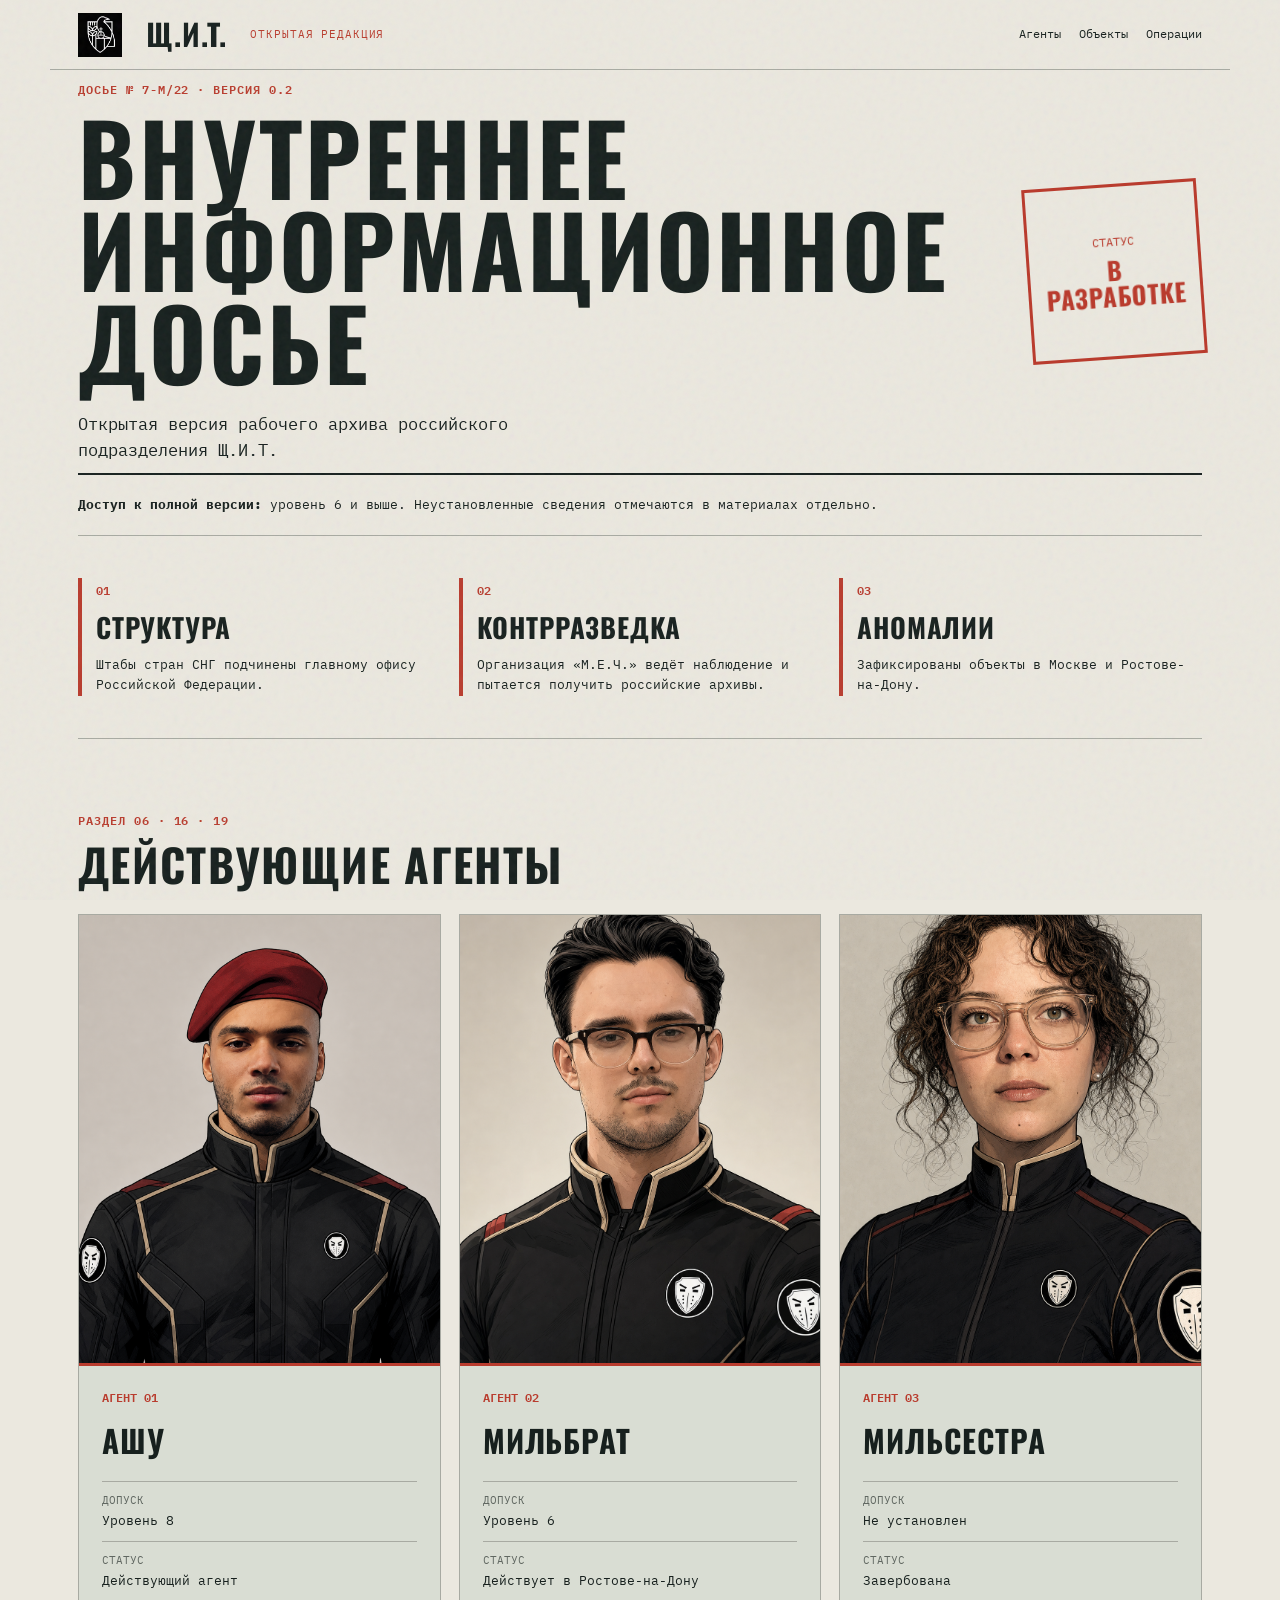
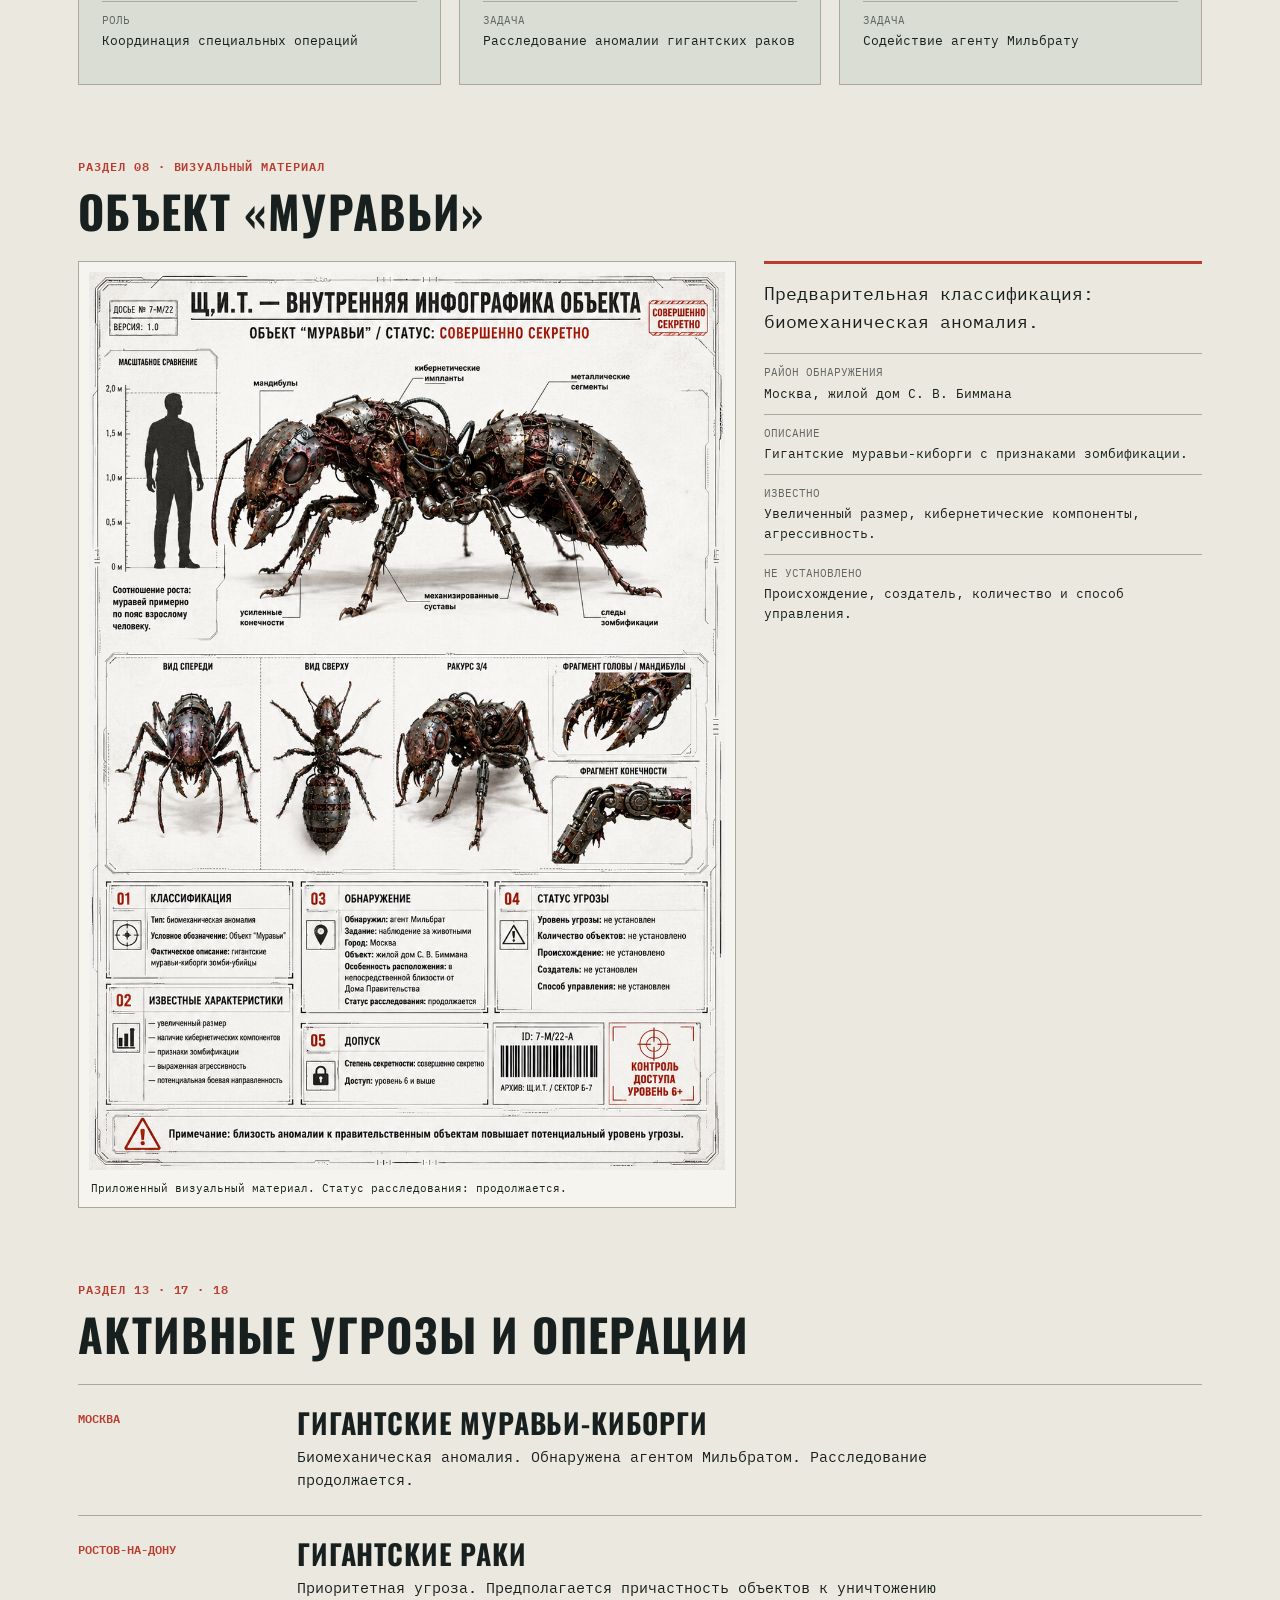
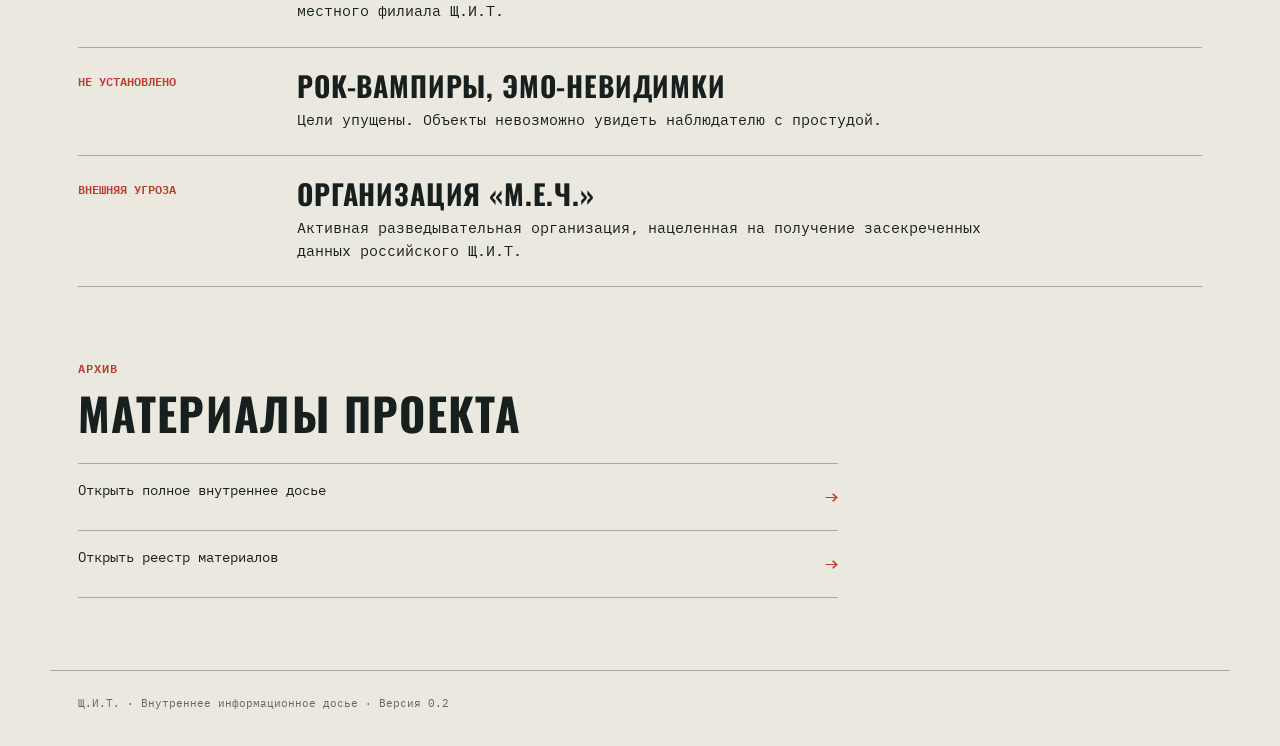
==== commit e8c701a7: "Сохранить контекст и материалы проекта" ====
--- a/index.html
+++ b/index.html
@@ -10,7 +10,7 @@
   </head>
   <body>
     <header class="topbar">
-      <a class="brand-logo" href="#top" aria-label="Щ.И.Т. — в начало"><img src="Материалы/Визуальные%20материалы/Логотип%20Щ.И.Т.%20—%20новый.svg" alt="Логотип Щ.И.Т."></a>
+      <a class="brand-logo" href="#top" aria-label="Щ.И.Т. — в начало"><img src="Материалы/Визуальные%20материалы/Логотип%20Щ.И.Т.%20—%20белый%20на%20чёрном.png" alt="Логотип Щ.И.Т."></a>
       <a class="brand" href="#top">Щ.И.Т.</a>
       <span class="classification">Открытая редакция</span>
       <nav aria-label="Основная навигация">
@@ -48,9 +48,9 @@
         <p class="eyebrow">РАЗДЕЛ 06 · 16 · 19</p>
         <h2 id="agents-title">Действующие агенты</h2>
         <div class="grid cards">
-          <article class="card"><p class="card-number">АГЕНТ 01</p><h3>Ашу</h3><dl><div><dt>Допуск</dt><dd>Уровень 8</dd></div><div><dt>Статус</dt><dd>Действующий агент</dd></div><div><dt>Роль</dt><dd>Координация специальных операций</dd></div></dl></article>
-          <article class="card"><p class="card-number">АГЕНТ 02</p><h3>Мильбрат</h3><dl><div><dt>Допуск</dt><dd>Уровень 6</dd></div><div><dt>Статус</dt><dd>Действует в Ростове-на-Дону</dd></div><div><dt>Задача</dt><dd>Расследование аномалии гигантских раков</dd></div></dl></article>
-          <article class="card"><p class="card-number">АГЕНТ 03</p><h3>Мильсестра</h3><dl><div><dt>Допуск</dt><dd>Не установлен</dd></div><div><dt>Статус</dt><dd>Завербована</dd></div><div><dt>Задача</dt><dd>Содействие агенту Мильбрату</dd></div></dl></article>
+          <article class="card"><img class="agent-portrait" src="Материалы/Визуальные%20материалы/Карточка%20агента%20Ашу.png" alt="Карточка агента Ашу"><p class="card-number">АГЕНТ 01</p><h3>Ашу</h3><dl><div><dt>Допуск</dt><dd>Уровень 8</dd></div><div><dt>Статус</dt><dd>Действующий агент</dd></div><div><dt>Роль</dt><dd>Координация специальных операций</dd></div></dl></article>
+          <article class="card"><img class="agent-portrait" src="Материалы/Визуальные%20материалы/Карточка%20агента%20Мильбрат.png" alt="Карточка агента Мильбрат"><p class="card-number">АГЕНТ 02</p><h3>Мильбрат</h3><dl><div><dt>Допуск</dt><dd>Уровень 6</dd></div><div><dt>Статус</dt><dd>Действует в Ростове-на-Дону</dd></div><div><dt>Задача</dt><dd>Расследование аномалии гигантских раков</dd></div></dl></article>
+          <article class="card"><img class="agent-portrait" src="Материалы/Визуальные%20материалы/Карточка%20агента%20Мильсестра.png" alt="Карточка агента Мильсестра"><p class="card-number">АГЕНТ 03</p><h3>Мильсестра</h3><dl><div><dt>Допуск</dt><dd>Не установлен</dd></div><div><dt>Статус</dt><dd>Завербована</dd></div><div><dt>Задача</dt><dd>Содействие агенту Мильбрату</dd></div></dl></article>
         </div>
       </section>
 
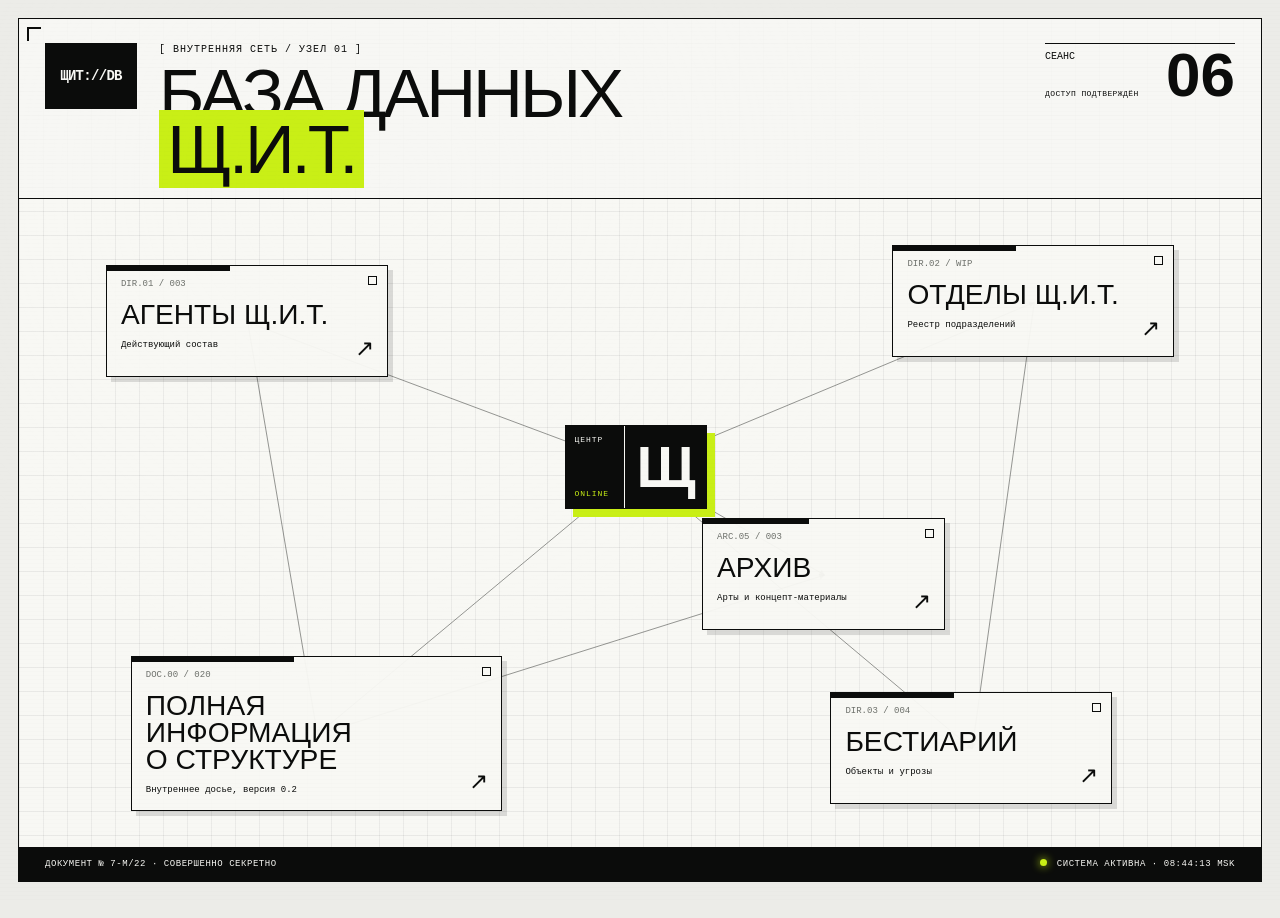
==== commit a0b5dbbe: "Пересобрать сайт как базу данных Щ.И.Т." ====
--- a/index.html
+++ b/index.html
@@ -3,91 +3,76 @@
   <head>
     <meta charset="utf-8">
     <meta name="viewport" content="width=device-width, initial-scale=1">
-    <meta name="theme-color" content="#101716">
-    <title>Щ.И.Т. — внутреннее досье</title>
-    <meta name="description" content="Открытая версия внутреннего информационного досье Щ.И.Т.">
+    <meta name="theme-color" content="#ecece8">
+    <meta name="description" content="База данных российского подразделения Щ.И.Т.">
+    <title>Щ.И.Т. — база данных</title>
     <link rel="stylesheet" href="style.css">
+    <script src="site.js" defer></script>
   </head>
-  <body>
-    <header class="topbar">
-      <a class="brand-logo" href="#top" aria-label="Щ.И.Т. — в начало"><img src="Материалы/Визуальные%20материалы/Логотип%20Щ.И.Т.%20—%20белый%20на%20чёрном.png" alt="Логотип Щ.И.Т."></a>
-      <a class="brand" href="#top">Щ.И.Т.</a>
-      <span class="classification">Открытая редакция</span>
-      <nav aria-label="Основная навигация">
-        <a href="#agents">Агенты</a>
-        <a href="#objects">Объекты</a>
-        <a href="#operations">Операции</a>
-      </nav>
-    </header>
+  <body class="home" data-page="home">
+    <main class="database-shell" aria-labelledby="database-title">
+      <canvas class="network-lines" aria-hidden="true"></canvas>
 
-    <main id="top">
-      <section class="hero" aria-labelledby="site-title">
+      <header class="database-head">
+        <div class="system-mark" aria-hidden="true">ЩИТ://DB</div>
         <div>
-          <p class="eyebrow">ДОСЬЕ № 7-М/22 · ВЕРСИЯ 0.2</p>
-          <h1 id="site-title">Внутреннее<br>информационное досье</h1>
-          <p class="lead">Открытая версия рабочего архива российского подразделения Щ.И.Т.</p>
+          <p class="kicker">[ ВНУТРЕННЯЯ СЕТЬ / УЗЕЛ 01 ]</p>
+          <h1 id="database-title">База данных<br><span>Щ.И.Т.</span></h1>
         </div>
-        <div class="stamp" aria-label="Статус: в разработке">
-          <span>СТАТУС</span>
-          <strong>В РАЗРАБОТКЕ</strong>
+        <div class="access-readout">
+          <span>СЕАНС</span>
+          <strong>06</strong>
+          <small>ДОСТУП ПОДТВЕРЖДЁН</small>
+        </div>
+      </header>
+
+      <section class="network" aria-label="Разделы базы данных">
+        <a class="network-node node-agents" href="agents.html" data-node="agents">
+          <span class="node-code">DIR.01 / 003</span>
+          <strong>Агенты Щ.И.Т.</strong>
+          <small>Действующий состав</small>
+          <i aria-hidden="true">↗</i>
+        </a>
+
+        <a class="network-node node-departments" href="departments.html" data-node="departments">
+          <span class="node-code">DIR.02 / WIP</span>
+          <strong>Отделы Щ.И.Т.</strong>
+          <small>Реестр подразделений</small>
+          <i aria-hidden="true">↗</i>
+        </a>
+
+        <a class="network-node node-bestiary" href="bestiary.html" data-node="bestiary">
+          <span class="node-code">DIR.03 / 004</span>
+          <strong>Бестиарий</strong>
+          <small>Объекты и угрозы</small>
+          <i aria-hidden="true">↗</i>
+        </a>
+
+        <a class="network-node node-structure" href="structure.html" data-node="structure">
+          <span class="node-code">DOC.00 / 020</span>
+          <strong>Полная информация<br>о структуре</strong>
+          <small>Внутреннее досье, версия 0.2</small>
+          <i aria-hidden="true">↗</i>
+        </a>
+
+        <a class="network-node node-archive" href="archive.html" data-node="archive">
+          <span class="node-code">ARC.05 / 003</span>
+          <strong>Архив</strong>
+          <small>Арты и концепт-материалы</small>
+          <i aria-hidden="true">↗</i>
+        </a>
+
+        <div class="network-core" data-node="core" aria-hidden="true">
+          <span>ЦЕНТР</span>
+          <b>Щ</b>
+          <small>ONLINE</small>
         </div>
       </section>
 
-      <section class="notice">
-        <strong>Доступ к полной версии:</strong> уровень 6 и выше.
-        Неустановленные сведения отмечаются в материалах отдельно.
-      </section>
-
-      <section class="grid overview" aria-label="Краткая сводка">
-        <article><span>01</span><h2>Структура</h2><p>Штабы стран СНГ подчинены главному офису Российской Федерации.</p></article>
-        <article><span>02</span><h2>Контрразведка</h2><p>Организация «М.Е.Ч.» ведёт наблюдение и пытается получить российские архивы.</p></article>
-        <article><span>03</span><h2>Аномалии</h2><p>Зафиксированы объекты в Москве и Ростове-на-Дону.</p></article>
-      </section>
-
-      <section class="section" id="agents" aria-labelledby="agents-title">
-        <p class="eyebrow">РАЗДЕЛ 06 · 16 · 19</p>
-        <h2 id="agents-title">Действующие агенты</h2>
-        <div class="grid cards">
-          <article class="card"><img class="agent-portrait" src="Материалы/Визуальные%20материалы/Карточка%20агента%20Ашу.png" alt="Карточка агента Ашу"><p class="card-number">АГЕНТ 01</p><h3>Ашу</h3><dl><div><dt>Допуск</dt><dd>Уровень 8</dd></div><div><dt>Статус</dt><dd>Действующий агент</dd></div><div><dt>Роль</dt><dd>Координация специальных операций</dd></div></dl></article>
-          <article class="card"><img class="agent-portrait" src="Материалы/Визуальные%20материалы/Карточка%20агента%20Мильбрат.png" alt="Карточка агента Мильбрат"><p class="card-number">АГЕНТ 02</p><h3>Мильбрат</h3><dl><div><dt>Допуск</dt><dd>Уровень 6</dd></div><div><dt>Статус</dt><dd>Действует в Ростове-на-Дону</dd></div><div><dt>Задача</dt><dd>Расследование аномалии гигантских раков</dd></div></dl></article>
-          <article class="card"><img class="agent-portrait" src="Материалы/Визуальные%20материалы/Карточка%20агента%20Мильсестра.png" alt="Карточка агента Мильсестра"><p class="card-number">АГЕНТ 03</p><h3>Мильсестра</h3><dl><div><dt>Допуск</dt><dd>Не установлен</dd></div><div><dt>Статус</dt><dd>Завербована</dd></div><div><dt>Задача</dt><dd>Содействие агенту Мильбрату</dd></div></dl></article>
-        </div>
-      </section>
-
-      <section class="section" id="objects" aria-labelledby="objects-title">
-        <p class="eyebrow">РАЗДЕЛ 08 · ВИЗУАЛЬНЫЙ МАТЕРИАЛ</p>
-        <h2 id="objects-title">Объект «Муравьи»</h2>
-        <div class="object-layout">
-          <figure>
-            <img src="Материалы/Визуальные%20материалы/Объект%20«Муравьи».png" alt="Инфографика гигантского муравья-киборга">
-            <figcaption>Приложенный визуальный материал. Статус расследования: продолжается.</figcaption>
-          </figure>
-          <article class="object-copy">
-            <p>Предварительная классификация: биомеханическая аномалия.</p>
-            <dl><div><dt>Район обнаружения</dt><dd>Москва, жилой дом С. В. Биммана</dd></div><div><dt>Описание</dt><dd>Гигантские муравьи-киборги с признаками зомбификации.</dd></div><div><dt>Известно</dt><dd>Увеличенный размер, кибернетические компоненты, агрессивность.</dd></div><div><dt>Не установлено</dt><dd>Происхождение, создатель, количество и способ управления.</dd></div></dl>
-          </article>
-        </div>
-      </section>
-
-      <section class="section" id="operations" aria-labelledby="operations-title">
-        <p class="eyebrow">РАЗДЕЛ 13 · 17 · 18</p>
-        <h2 id="operations-title">Активные угрозы и операции</h2>
-        <div class="timeline">
-          <article><time>МОСКВА</time><div><h3>Гигантские муравьи-киборги</h3><p>Биомеханическая аномалия. Обнаружена агентом Мильбратом. Расследование продолжается.</p></div></article>
-          <article><time>РОСТОВ-НА-ДОНУ</time><div><h3>Гигантские раки</h3><p>Приоритетная угроза. Предполагается причастность объектов к уничтожению местного филиала Щ.И.Т.</p></div></article>
-          <article><time>НЕ УСТАНОВЛЕНО</time><div><h3>Рок-вампиры, эмо-невидимки</h3><p>Цели упущены. Объекты невозможно увидеть наблюдателю с простудой.</p></div></article>
-          <article><time>ВНЕШНЯЯ УГРОЗА</time><div><h3>Организация «М.Е.Ч.»</h3><p>Активная разведывательная организация, нацеленная на получение засекреченных данных российского Щ.И.Т.</p></div></article>
-        </div>
-      </section>
-
-      <section class="section archive" aria-labelledby="archive-title">
-        <p class="eyebrow">АРХИВ</p>
-        <h2 id="archive-title">Материалы проекта</h2>
-        <a class="file-link" href="Щ.И.Т.%20—%20внутреннее%20информационное%20досье.md">Открыть полное внутреннее досье <span>→</span></a>
-        <a class="file-link" href="Реестр%20материалов.md">Открыть реестр материалов <span>→</span></a>
-      </section>
+      <footer class="database-foot">
+        <p>ДОКУМЕНТ № 7-М/22 · СОВЕРШЕННО СЕКРЕТНО</p>
+        <p><span class="status-dot"></span> СИСТЕМА АКТИВНА · <time data-clock>00:00:00</time> MSK</p>
+      </footer>
     </main>
-
-    <footer>Щ.И.Т. · Внутреннее информационное досье · Версия 0.2</footer>
   </body>
 </html>
--- a/style.css
+++ b/style.css
@@ -1,17 +1,371 @@
-@import url('https://fonts.googleapis.com/css2?family=IBM+Plex+Mono:wght@400;500;600&family=Oswald:wght@500;600;700&display=swap');
-
-:root { --ink:#17201e; --paper:#ebe8df; --red:#b93c2e; --line:#a8aaa2; --wash:#d9ddd3; }
-* { box-sizing:border-box; }
-html { scroll-behavior:smooth; }
-body { margin:0; background:var(--paper); color:var(--ink); font-family:'IBM Plex Mono',monospace; font-size:15px; line-height:1.55; }
-body::before { content:""; pointer-events:none; position:fixed; inset:0; opacity:.11; background-image:url("data:image/svg+xml,%3Csvg viewBox='0 0 160 160' xmlns='http://www.w3.org/2000/svg'%3E%3Cfilter id='n'%3E%3CfeTurbulence type='fractalNoise' baseFrequency='.9' numOctaves='3' stitchTiles='stitch'/%3E%3C/filter%3E%3Crect width='100%25' height='100%25' filter='url(%23n)' opacity='.5'/%3E%3C/svg%3E"); }
-a { color:inherit; } .topbar, main, footer { max-width:1180px; margin:auto; }
-.topbar { min-height:70px; padding:0 28px; display:flex; align-items:center; gap:24px; border-bottom:1px solid var(--line); }
-.brand, h1, h2, h3, .stamp strong { font-family:Oswald,sans-serif; text-transform:uppercase; letter-spacing:.03em; }.brand { font-size:30px; text-decoration:none; font-weight:700; }.brand-logo { width:44px; height:44px; display:block; flex:0 0 auto; }.brand-logo img { width:100%; height:100%; display:block; object-fit:contain; }
-.classification { color:var(--red); font-size:11px; text-transform:uppercase; letter-spacing:.08em; }.topbar nav { margin-left:auto; display:flex; gap:18px; }.topbar nav a { font-size:12px; text-decoration:none; }
-main { padding:0 28px 72px; }.hero { min-height:405px; display:flex; justify-content:space-between; align-items:center; border-bottom:2px solid var(--ink); }.eyebrow { font-size:12px; font-weight:600; letter-spacing:.08em; color:var(--red); margin:0 0 12px; }.hero h1 { font-size:clamp(48px,8vw,98px); line-height:.94; margin:0; max-width:780px; }.lead { max-width:530px; font-size:17px; margin:24px 0 0; }.stamp { width:175px; min-height:175px; border:3px solid var(--red); color:var(--red); display:flex; flex-direction:column; justify-content:center; align-items:center; text-align:center; transform:rotate(-4deg); padding:14px; }.stamp span { font-size:12px; }.stamp strong { font-size:25px; line-height:1.05; margin-top:5px; }
-.notice { border-bottom:1px solid var(--line); padding:20px 0; font-size:13px; }.grid { display:grid; gap:18px; }.overview { grid-template-columns:repeat(3,1fr); padding:42px 0; border-bottom:1px solid var(--line); }.overview article { border-left:4px solid var(--red); padding-left:14px; }.overview span,.card-number { color:var(--red); font-size:12px; font-weight:600; }.overview h2 { font-size:27px; margin:6px 0; }.overview p { margin:0; font-size:13px; }
-.section { padding:72px 0 0; }.section > h2 { font-size:45px; line-height:1; margin:0 0 28px; }.cards { grid-template-columns:repeat(3,1fr); }.card { background:var(--wash); border:1px solid var(--line); padding:23px; min-height:275px; }.agent-portrait { width:calc(100% + 46px); display:block; margin:-23px -23px 22px; aspect-ratio:4 / 5; object-fit:cover; border-bottom:3px solid var(--red); }.card h3,.timeline h3 { font-size:31px; line-height:1; margin:18px 0 25px; }.card dl,.object-copy dl { margin:0; }.card dl div,.object-copy dl div { padding:10px 0; border-top:1px solid var(--line); }.card dt,.object-copy dt { color:#606761; font-size:11px; text-transform:uppercase; }.card dd,.object-copy dd { margin:2px 0 0; font-size:13px; }
-.object-layout { display:grid; grid-template-columns:1.5fr 1fr; gap:28px; align-items:start; }.object-layout figure { margin:0; border:1px solid var(--line); background:#f5f4ef; padding:10px; }.object-layout img { width:100%; display:block; }.object-layout figcaption { font-size:11px; padding:10px 2px 0; }.object-copy { border-top:3px solid var(--red); padding-top:16px; }.object-copy > p { margin:0 0 18px; font-size:18px; }
-.timeline { border-top:1px solid var(--line); }.timeline article { display:grid; grid-template-columns:195px 1fr; gap:24px; padding:24px 0; border-bottom:1px solid var(--line); }.timeline time { color:var(--red); font-size:12px; font-weight:600; }.timeline h3 { margin:0 0 8px; font-size:28px; }.timeline p { margin:0; max-width:710px; }.archive { max-width:760px; }.file-link { display:flex; justify-content:space-between; border-top:1px solid var(--line); padding:16px 0; text-decoration:none; font-size:14px; }.file-link:last-child { border-bottom:1px solid var(--line); }.file-link span { color:var(--red); font-size:22px; } footer { border-top:1px solid var(--line); padding:24px 28px 34px; font-size:11px; color:#616762; }
-@media (max-width:700px) { .topbar { padding:0 18px; gap:12px; }.brand-logo { width:36px; height:36px; }.classification { display:none; }.topbar nav { gap:12px; }.topbar nav a { font-size:10px; } main { padding:0 18px 48px; }.hero { min-height:480px; display:block; padding:72px 0 38px; }.stamp { margin-top:38px; width:140px; min-height:140px; }.hero h1 { font-size:57px; }.overview,.cards,.object-layout { grid-template-columns:1fr; }.section { padding-top:52px; }.section > h2 { font-size:38px; }.timeline article { grid-template-columns:1fr; gap:7px; }.timeline h3 { font-size:25px; } }
+:root {
+  --paper: #ecece8;
+  --paper-bright: #f8f8f4;
+  --ink: #0b0c0b;
+  --muted: #6d706b;
+  --line: #adafa9;
+  --line-dark: #6f726d;
+  --signal: #c9ef16;
+  --signal-soft: rgba(201, 239, 22, .24);
+  --alert: #f04435;
+  --blue: #3166d5;
+  --mono: "SFMono-Regular", "Roboto Mono", "Liberation Mono", Menlo, Consolas, monospace;
+  --sans: "Arial Narrow", "Helvetica Neue", Arial, sans-serif;
+}
+
+* { box-sizing: border-box; }
+html { scroll-behavior: smooth; }
+body {
+  margin: 0;
+  min-width: 320px;
+  background: var(--paper);
+  color: var(--ink);
+  font-family: var(--mono);
+  font-size: 14px;
+  line-height: 1.45;
+}
+body::before {
+  content: "";
+  position: fixed;
+  inset: 0;
+  pointer-events: none;
+  z-index: 20;
+  opacity: .28;
+  background-image:
+    repeating-linear-gradient(0deg, rgba(0, 0, 0, .025) 0 1px, transparent 1px 4px),
+    radial-gradient(circle at 30% 20%, rgba(255, 255, 255, .7), transparent 44%);
+  mix-blend-mode: multiply;
+}
+a { color: inherit; }
+button, input { font: inherit; }
+::selection { color: var(--ink); background: var(--signal); }
+
+/* HOME / NETWORK */
+.home { min-height: 100vh; overflow-x: hidden; }
+.database-shell {
+  position: relative;
+  width: min(1560px, calc(100vw - 36px));
+  min-height: calc(100vh - 36px);
+  margin: 18px auto;
+  border: 1px solid var(--ink);
+  background:
+    linear-gradient(rgba(11, 12, 11, .055) 1px, transparent 1px),
+    linear-gradient(90deg, rgba(11, 12, 11, .055) 1px, transparent 1px),
+    var(--paper-bright);
+  background-size: 24px 24px;
+  overflow: hidden;
+  isolation: isolate;
+}
+.database-shell::before,
+.database-shell::after {
+  content: "";
+  position: absolute;
+  width: 12px;
+  height: 12px;
+  z-index: 4;
+}
+.database-shell::before { inset: 8px auto auto 8px; border-left: 2px solid; border-top: 2px solid; }
+.database-shell::after { inset: auto 8px 8px auto; border-right: 2px solid; border-bottom: 2px solid; }
+.network-lines { position: absolute; inset: 0; width: 100%; height: 100%; z-index: 0; pointer-events: none; }
+.database-head {
+  position: relative;
+  z-index: 3;
+  display: grid;
+  grid-template-columns: 92px minmax(0, 1fr) 190px;
+  gap: 22px;
+  align-items: start;
+  padding: 24px 26px 20px;
+  border-bottom: 1px solid var(--ink);
+  background: rgba(248, 248, 244, .88);
+}
+.system-mark {
+  display: grid;
+  place-items: center;
+  min-height: 66px;
+  padding: 8px;
+  color: var(--paper-bright);
+  background: var(--ink);
+  font-weight: 700;
+  letter-spacing: -.05em;
+}
+.kicker { margin: 0 0 7px; font-size: 10px; letter-spacing: .1em; }
+.database-head h1 {
+  margin: 0;
+  font-family: var(--sans);
+  font-size: clamp(36px, 5.4vw, 76px);
+  font-weight: 400;
+  letter-spacing: -.045em;
+  line-height: .82;
+  text-transform: uppercase;
+}
+.database-head h1 span { background: var(--signal); padding: 0 .12em; }
+.access-readout { display: grid; grid-template-columns: auto 1fr; border-top: 1px solid; padding-top: 6px; }
+.access-readout span { font-size: 10px; }
+.access-readout strong { grid-row: span 2; font-family: var(--sans); font-size: 62px; line-height: .8; text-align: right; }
+.access-readout small { align-self: end; font-size: 8px; letter-spacing: .05em; }
+.network { position: relative; height: clamp(520px, calc(100vh - 235px), 760px); min-height: 520px; }
+.network-node,
+.network-core {
+  position: absolute;
+  z-index: 2;
+  border: 1px solid var(--ink);
+  background: rgba(248, 248, 244, .96);
+  box-shadow: 5px 5px 0 rgba(11, 12, 11, .13);
+}
+.network-node {
+  width: clamp(190px, 22vw, 340px);
+  min-height: 112px;
+  padding: 12px 42px 13px 14px;
+  text-decoration: none;
+  transition: transform .18s ease, background .18s ease, box-shadow .18s ease;
+}
+.network-node::before { content: ""; position: absolute; top: 0; left: 0; width: 44%; height: 5px; background: var(--ink); }
+.network-node::after { content: ""; position: absolute; inset: 10px 10px auto auto; width: 7px; height: 7px; border: 1px solid; background: var(--paper-bright); }
+.network-node:hover,
+.network-node:focus-visible { outline: 0; background: var(--signal); box-shadow: 8px 8px 0 var(--ink); transform: translate(-3px, -3px); }
+.network-node:hover::before,
+.network-node:focus-visible::before { width: 100%; }
+.node-code { display: block; margin-bottom: 11px; font-size: 9px; color: var(--muted); }
+.network-node strong { display: block; font-family: var(--sans); font-size: clamp(22px, 2.2vw, 34px); font-weight: 400; line-height: .95; text-transform: uppercase; }
+.network-node small { display: block; margin-top: 10px; font-size: 9px; }
+.network-node i { position: absolute; right: 13px; bottom: 9px; font-size: 23px; font-style: normal; }
+.node-agents { left: 7%; top: 10%; }
+.node-departments { right: 7%; top: 7%; }
+.node-bestiary { right: 12%; bottom: 9%; }
+.node-structure { left: 9%; bottom: 8%; width: clamp(250px, 29vw, 440px); }
+.node-archive { left: 55%; top: 48%; width: clamp(180px, 19vw, 285px); }
+.network-core {
+  left: 44%;
+  top: 34%;
+  display: grid;
+  grid-template-columns: 58px 82px;
+  width: 142px;
+  min-height: 84px;
+  color: var(--paper-bright);
+  background: var(--ink);
+  box-shadow: 8px 8px 0 var(--signal);
+}
+.network-core span,
+.network-core small { padding: 8px; font-size: 8px; letter-spacing: .12em; }
+.network-core b { grid-row: span 2; display: grid; place-items: center; border-left: 1px solid var(--paper-bright); font-family: var(--sans); font-size: 58px; line-height: 1; }
+.network-core small { align-self: end; color: var(--signal); }
+.database-foot {
+  position: absolute;
+  z-index: 3;
+  inset: auto 0 0;
+  display: flex;
+  justify-content: space-between;
+  gap: 20px;
+  padding: 10px 26px;
+  border-top: 1px solid var(--ink);
+  background: var(--ink);
+  color: var(--paper-bright);
+  font-size: 9px;
+  letter-spacing: .06em;
+}
+.database-foot p { margin: 0; }
+.status-dot { display: inline-block; width: 7px; height: 7px; margin-right: 4px; border-radius: 50%; background: var(--signal); box-shadow: 0 0 8px var(--signal); }
+
+/* INTERNAL PAGES */
+.page { background: var(--paper-bright); }
+.page-shell { width: min(1420px, calc(100vw - 32px)); margin: 16px auto; border: 1px solid var(--ink); background: var(--paper); }
+.site-header {
+  position: sticky;
+  top: 0;
+  z-index: 15;
+  display: grid;
+  grid-template-columns: 96px minmax(0, 1fr) auto;
+  align-items: stretch;
+  border-bottom: 1px solid var(--ink);
+  background: rgba(236, 236, 232, .95);
+  backdrop-filter: blur(8px);
+}
+.site-logo { display: grid; place-items: center; color: var(--paper-bright); background: var(--ink); font-size: 19px; font-weight: 700; text-decoration: none; }
+.site-title { display: flex; align-items: center; padding: 11px 18px; font-size: 10px; letter-spacing: .09em; text-transform: uppercase; }
+.site-nav { display: flex; }
+.site-nav a { display: grid; place-items: center; min-width: 116px; padding: 10px 13px; border-left: 1px solid var(--ink); font-size: 10px; text-decoration: none; text-transform: uppercase; }
+.site-nav a:hover,
+.site-nav a:focus-visible,
+.site-nav a[aria-current="page"] { outline: 0; background: var(--signal); }
+.page-main { min-height: 70vh; }
+.page-hero { display: grid; grid-template-columns: minmax(0, 1.45fr) minmax(260px, .55fr); min-height: 330px; border-bottom: 1px solid var(--ink); }
+.page-hero-copy { padding: clamp(36px, 6vw, 86px) clamp(22px, 5vw, 72px); }
+.section-code { margin: 0 0 18px; font-size: 10px; letter-spacing: .12em; }
+.page-hero h1 {
+  margin: 0;
+  max-width: 980px;
+  font-family: var(--sans);
+  font-size: clamp(54px, 9vw, 132px);
+  font-weight: 400;
+  letter-spacing: -.06em;
+  line-height: .8;
+  text-transform: uppercase;
+}
+.page-hero h1 em { display: inline-block; color: var(--ink); background: var(--signal); font-style: normal; padding: .02em .12em .08em; }
+.page-hero-side { display: flex; flex-direction: column; justify-content: space-between; padding: 24px; border-left: 1px solid var(--ink); }
+.page-hero-side p { margin: 0; font-size: 11px; }
+.page-hero-side .big-index { align-self: end; font-family: var(--sans); font-size: clamp(80px, 11vw, 160px); line-height: .8; letter-spacing: -.08em; }
+.page-summary { max-width: 690px; margin: 24px 0 0; font-size: 15px; }
+.content-pad { padding: clamp(36px, 6vw, 84px) clamp(20px, 5vw, 72px); }
+.block-heading { display: grid; grid-template-columns: 160px 1fr; gap: 24px; padding-bottom: 18px; border-bottom: 1px solid var(--ink); }
+.block-heading span { font-size: 10px; }
+.block-heading h2 { margin: 0; font-family: var(--sans); font-size: clamp(36px, 5vw, 68px); font-weight: 400; letter-spacing: -.045em; line-height: .9; text-transform: uppercase; }
+
+/* AGENTS */
+.agent-list { border-top: 1px solid var(--ink); }
+.agent-record { display: grid; grid-template-columns: 90px minmax(210px, .8fr) 1.5fr; border-bottom: 1px solid var(--ink); }
+.agent-record > div { padding: 24px; }
+.agent-number { font-family: var(--sans); font-size: 48px; line-height: 1; border-right: 1px solid var(--ink); }
+.agent-id { border-right: 1px solid var(--ink); }
+.agent-id h2 { margin: 8px 0 22px; font-family: var(--sans); font-size: clamp(38px, 5vw, 68px); font-weight: 400; line-height: .9; text-transform: uppercase; }
+.agent-id .tag { display: inline-block; padding: 3px 8px; background: var(--ink); color: var(--paper-bright); font-size: 9px; }
+.clearance { display: flex; gap: 5px; margin-top: 14px; }
+.clearance i { width: 14px; height: 14px; border: 1px solid var(--ink); }
+.clearance i.on { background: var(--signal); }
+.agent-data { display: grid; grid-template-columns: 1fr 1fr; gap: 0 26px; }
+.data-row { padding: 10px 0; border-top: 1px solid var(--line); }
+.data-row:first-child,
+.data-row:nth-child(2) { border-top-color: var(--ink); }
+.data-row dt { font-size: 9px; color: var(--muted); text-transform: uppercase; }
+.data-row dd { margin: 4px 0 0; font-size: 12px; }
+.redacted { color: var(--paper-bright); background: var(--ink); padding: 0 5px; }
+
+/* BESTIARY */
+.specimen-grid { display: grid; grid-template-columns: repeat(2, minmax(0, 1fr)); border-top: 1px solid var(--ink); border-left: 1px solid var(--ink); }
+.specimen { position: relative; min-height: 400px; padding: 26px; border-right: 1px solid var(--ink); border-bottom: 1px solid var(--ink); overflow: hidden; }
+.specimen:nth-child(3n + 2) { background: var(--ink); color: var(--paper-bright); }
+.specimen-number { position: absolute; right: 17px; top: 7px; font-family: var(--sans); font-size: 92px; line-height: 1; color: var(--line); opacity: .5; }
+.specimen .type { font-size: 9px; letter-spacing: .11em; }
+.specimen h2 { position: relative; max-width: 75%; margin: 52px 0 18px; font-family: var(--sans); font-size: clamp(42px, 5vw, 70px); font-weight: 400; letter-spacing: -.05em; line-height: .82; text-transform: uppercase; }
+.specimen .status { display: inline-block; margin-bottom: 25px; padding: 4px 8px; color: var(--ink); background: var(--signal); font-size: 9px; }
+.specimen dl { display: grid; grid-template-columns: 1fr 1fr; gap: 12px 20px; margin: 0; }
+.specimen dt { font-size: 8px; color: var(--muted); text-transform: uppercase; }
+.specimen:nth-child(3n + 2) dt { color: var(--line); }
+.specimen dd { margin: 3px 0 0; font-size: 11px; }
+.specimen-wide { grid-column: 1 / -1; min-height: 280px; }
+
+/* DOSSIER */
+.dossier-layout { display: grid; grid-template-columns: 230px minmax(0, 1fr); align-items: start; }
+.dossier-nav { position: sticky; top: 58px; max-height: calc(100vh - 76px); overflow: auto; border-right: 1px solid var(--ink); }
+.dossier-nav p { margin: 0; padding: 13px 15px; color: var(--paper-bright); background: var(--ink); font-size: 9px; letter-spacing: .1em; }
+.dossier-nav a { display: grid; grid-template-columns: 29px 1fr; gap: 5px; padding: 8px 11px; border-bottom: 1px solid var(--line); font-size: 9px; line-height: 1.2; text-decoration: none; }
+.dossier-nav a:hover,
+.dossier-nav a:focus-visible { outline: 0; background: var(--signal); }
+.dossier-content { padding: clamp(28px, 5vw, 70px); }
+.document-meta { display: grid; grid-template-columns: repeat(4, 1fr); margin-bottom: 36px; border-top: 1px solid var(--ink); border-left: 1px solid var(--ink); }
+.document-meta div { padding: 11px; border-right: 1px solid var(--ink); border-bottom: 1px solid var(--ink); }
+.document-meta dt { font-size: 8px; color: var(--muted); text-transform: uppercase; }
+.document-meta dd { margin: 5px 0 0; font-size: 10px; }
+.dossier-section { display: grid; grid-template-columns: 88px minmax(0, 1fr); gap: 24px; padding: 38px 0; border-top: 1px solid var(--ink); scroll-margin-top: 76px; }
+.dossier-section > .dossier-index { font-family: var(--sans); font-size: 48px; line-height: .85; }
+.dossier-copy h2 { margin: 0 0 22px; font-family: var(--sans); font-size: clamp(32px, 4vw, 54px); font-weight: 400; letter-spacing: -.04em; line-height: .9; text-transform: uppercase; }
+.dossier-copy h3 { margin: 27px 0 9px; font-size: 11px; letter-spacing: .08em; text-transform: uppercase; }
+.dossier-copy p { max-width: 780px; margin: 0 0 13px; font-size: 12px; }
+.dossier-copy ul { max-width: 780px; margin: 14px 0 20px; padding: 0; list-style: none; }
+.dossier-copy li { position: relative; margin: 6px 0; padding-left: 22px; font-size: 12px; }
+.dossier-copy li::before { content: "─"; position: absolute; left: 0; }
+.fact-grid { display: grid; grid-template-columns: repeat(2, minmax(0, 1fr)); gap: 1px; margin: 19px 0; border: 1px solid var(--ink); background: var(--ink); }
+.fact-grid div { padding: 11px; background: var(--paper); }
+.fact-grid dt { font-size: 8px; color: var(--muted); text-transform: uppercase; }
+.fact-grid dd { margin: 4px 0 0; font-size: 11px; }
+.encrypted-block { max-width: 780px; padding: 18px; color: var(--signal); background: var(--ink); letter-spacing: .08em; }
+
+/* ARCHIVE */
+.archive-intro { display: grid; grid-template-columns: 1fr 1fr; gap: 30px; padding: 28px 0 40px; }
+.archive-intro p { margin: 0; max-width: 620px; }
+.legend { display: flex; flex-wrap: wrap; gap: 8px; justify-content: flex-end; }
+.legend span,
+.asset-status { display: inline-block; padding: 4px 7px; border: 1px solid var(--ink); font-size: 8px; text-transform: uppercase; }
+.legend .approved,
+.asset-status.approved { background: var(--signal); }
+.asset-grid { display: grid; grid-template-columns: repeat(3, minmax(0, 1fr)); border-top: 1px solid var(--ink); border-left: 1px solid var(--ink); }
+.asset { display: flex; flex-direction: column; min-width: 0; border-right: 1px solid var(--ink); border-bottom: 1px solid var(--ink); }
+.asset-preview { position: relative; display: block; aspect-ratio: 4 / 3; overflow: hidden; background: #d7d7d2; }
+.asset-preview img { width: 100%; height: 100%; display: block; object-fit: cover; filter: grayscale(1); transition: filter .2s, transform .35s; }
+.asset-preview:hover img,
+.asset-preview:focus-visible img { filter: grayscale(0); transform: scale(1.025); }
+.asset-info { display: grid; align-content: start; gap: 10px; flex: 1; padding: 16px; }
+.asset-info h2 { margin: 0; font-family: var(--sans); font-size: 27px; font-weight: 400; line-height: .95; text-transform: uppercase; }
+.asset-info p { margin: 0; font-size: 10px; color: var(--muted); }
+.document-links { margin-top: 42px; border-top: 1px solid var(--ink); }
+.document-link { display: grid; grid-template-columns: 80px 1fr auto; gap: 18px; align-items: center; padding: 16px 0; border-bottom: 1px solid var(--ink); text-decoration: none; }
+.document-link:hover { background: var(--signal-soft); }
+.document-link span { font-size: 9px; }
+.document-link strong { font-family: var(--sans); font-size: 25px; font-weight: 400; text-transform: uppercase; }
+.document-link i { font-size: 22px; font-style: normal; }
+
+/* PLACEHOLDER */
+.placeholder { display: grid; place-items: center; min-height: calc(100vh - 78px); padding: 40px 20px; text-align: center; }
+.placeholder-inner { width: min(760px, 100%); border: 1px solid var(--ink); background: var(--paper-bright); box-shadow: 12px 12px 0 var(--ink); }
+.placeholder-code { display: flex; justify-content: space-between; padding: 9px 12px; color: var(--paper-bright); background: var(--ink); font-size: 9px; }
+.placeholder-copy { padding: clamp(50px, 10vw, 110px) 24px; }
+.placeholder h1 { margin: 0; font-family: var(--sans); font-size: clamp(58px, 11vw, 112px); font-weight: 400; line-height: .77; letter-spacing: -.06em; text-transform: uppercase; }
+.placeholder h1 span { display: inline-block; margin-top: 18px; padding: .04em .14em .1em; background: var(--signal); font-size: .48em; letter-spacing: -.03em; }
+.placeholder p { max-width: 480px; margin: 28px auto 0; font-size: 11px; }
+.back-link { display: inline-block; margin-top: 28px; padding: 8px 11px; color: var(--paper-bright); background: var(--ink); font-size: 9px; text-decoration: none; }
+.back-link:hover { color: var(--ink); background: var(--signal); }
+.site-footer { display: flex; justify-content: space-between; gap: 20px; padding: 14px 18px; border-top: 1px solid var(--ink); color: var(--muted); font-size: 9px; }
+
+@media (max-width: 960px) {
+  .site-header { grid-template-columns: 74px 1fr; }
+  .site-nav { grid-column: 1 / -1; border-top: 1px solid var(--ink); overflow-x: auto; }
+  .site-nav a { flex: 1 0 auto; min-width: 112px; border-left: 0; border-right: 1px solid var(--ink); }
+  .page-hero { grid-template-columns: 1fr; }
+  .page-hero-side { min-height: 130px; flex-direction: row; border-top: 1px solid var(--ink); border-left: 0; }
+  .page-hero-side .big-index { font-size: 100px; }
+  .agent-record { grid-template-columns: 70px 1fr; }
+  .agent-data { grid-column: 1 / -1; border-top: 1px solid var(--ink); }
+  .specimen-grid { grid-template-columns: 1fr; }
+  .specimen-wide { grid-column: auto; }
+  .asset-grid { grid-template-columns: repeat(2, minmax(0, 1fr)); }
+  .dossier-layout { grid-template-columns: 1fr; }
+  .dossier-nav { position: static; display: flex; overflow-x: auto; border-right: 0; border-bottom: 1px solid var(--ink); }
+  .dossier-nav p { display: none; }
+  .dossier-nav a { flex: 0 0 150px; border-right: 1px solid var(--line); border-bottom: 0; }
+}
+
+@media (max-width: 720px) {
+  body { font-size: 12px; }
+  .database-shell, .page-shell { width: calc(100vw - 16px); margin: 8px auto; }
+  .database-head { grid-template-columns: 56px 1fr; padding: 14px; gap: 12px; }
+  .system-mark { min-height: 50px; font-size: 10px; }
+  .access-readout { grid-column: 1 / -1; display: flex; align-items: center; gap: 12px; }
+  .access-readout strong { margin-left: auto; font-size: 34px; }
+  .network { display: grid; grid-template-columns: 1fr; align-content: start; gap: 11px; height: auto; min-height: 0; padding: 22px 14px 76px; }
+  .network-node, .network-core { position: relative; inset: auto; width: 100%; min-height: 92px; }
+  .network-node { padding: 10px 36px 10px 12px; }
+  .network-node strong { font-size: 27px; }
+  .network-core { grid-row: 1; width: 132px; min-height: 70px; justify-self: center; margin-bottom: 12px; }
+  .network-lines { display: none; }
+  .database-foot { position: static; flex-direction: column; gap: 3px; padding: 10px 14px; }
+  .site-title { font-size: 8px; }
+  .page-hero-copy { padding: 46px 18px; }
+  .page-hero h1 { font-size: clamp(51px, 17vw, 80px); }
+  .page-summary { font-size: 12px; }
+  .content-pad { padding: 40px 14px; }
+  .block-heading { grid-template-columns: 1fr; gap: 9px; }
+  .agent-record { grid-template-columns: 50px 1fr; }
+  .agent-record > div { padding: 15px; }
+  .agent-number { font-size: 31px; }
+  .agent-data { grid-template-columns: 1fr; }
+  .data-row:nth-child(2) { border-top-color: var(--line); }
+  .specimen { min-height: 370px; padding: 18px; }
+  .specimen h2 { max-width: 84%; font-size: 48px; }
+  .specimen dl { grid-template-columns: 1fr; }
+  .dossier-content { padding: 30px 14px; }
+  .document-meta { grid-template-columns: 1fr 1fr; }
+  .dossier-section { grid-template-columns: 48px minmax(0, 1fr); gap: 12px; padding: 28px 0; }
+  .dossier-section > .dossier-index { font-size: 33px; }
+  .fact-grid { grid-template-columns: 1fr; }
+  .asset-grid { grid-template-columns: 1fr; }
+  .archive-intro { grid-template-columns: 1fr; }
+  .legend { justify-content: flex-start; }
+  .document-link { grid-template-columns: 54px 1fr auto; }
+  .document-link strong { font-size: 19px; }
+  .site-footer { flex-direction: column; }
+}
+
+@media (prefers-reduced-motion: reduce) {
+  html { scroll-behavior: auto; }
+  *, *::before, *::after { animation-duration: .01ms !important; transition-duration: .01ms !important; }
+}
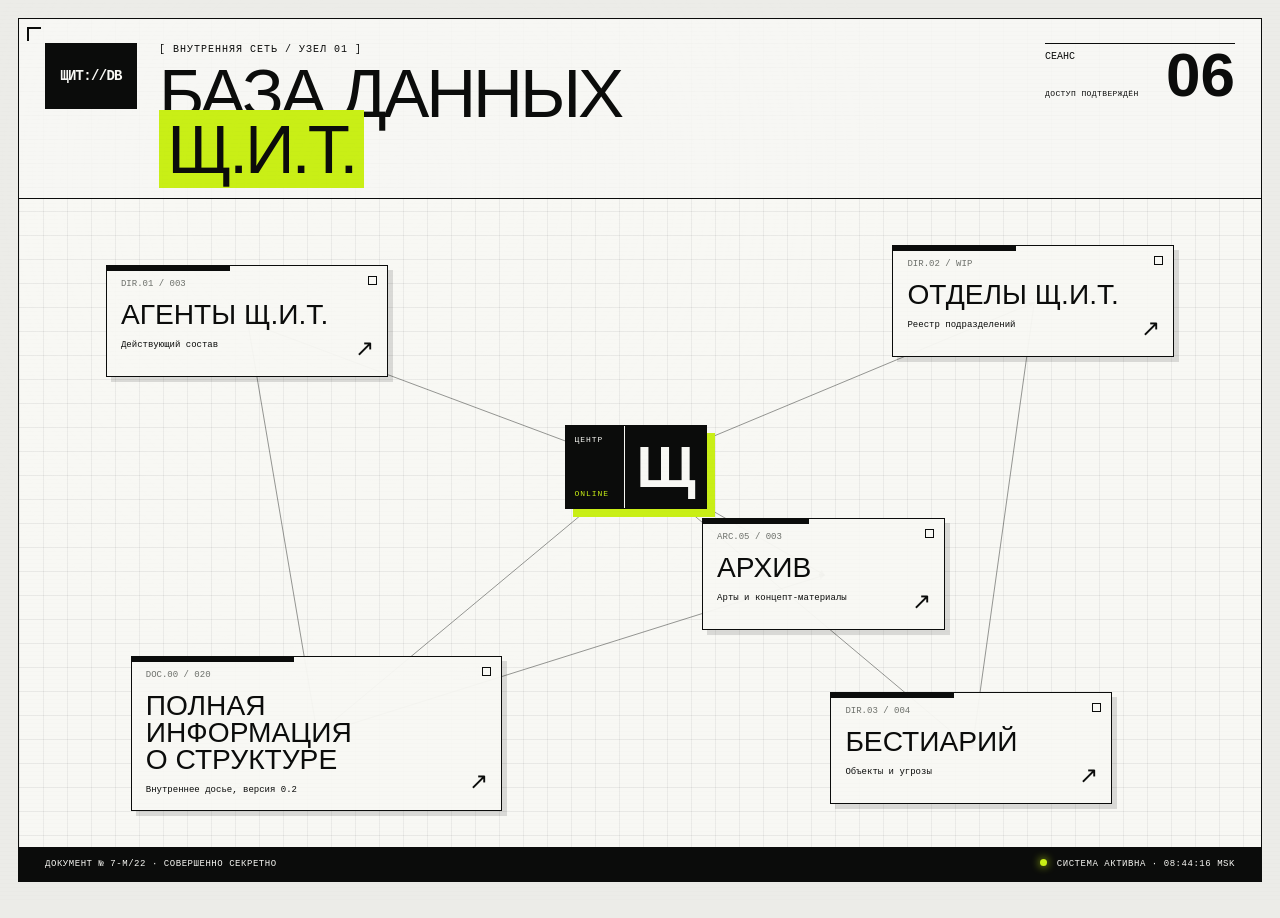
==== commit 79d682f1: "Обновить кэш мобильных стилей" ====
--- a/index.html
+++ b/index.html
@@ -6,7 +6,7 @@
     <meta name="theme-color" content="#ecece8">
     <meta name="description" content="База данных российского подразделения Щ.И.Т.">
     <title>Щ.И.Т. — база данных</title>
-    <link rel="stylesheet" href="style.css">
+    <link rel="stylesheet" href="style.css?v=614dbe6">
     <script src="site.js" defer></script>
   </head>
   <body class="home" data-page="home">
--- a/style.css
+++ b/style.css
@@ -338,24 +338,49 @@
   .network-core { grid-row: 1; width: 132px; min-height: 70px; justify-self: center; margin-bottom: 12px; }
   .network-lines { display: none; }
   .database-foot { position: static; flex-direction: column; gap: 3px; padding: 10px 14px; }
-  .site-title { font-size: 8px; }
-  .page-hero-copy { padding: 46px 18px; }
-  .page-hero h1 { font-size: clamp(51px, 17vw, 80px); }
+  .site-header { grid-template-columns: 64px minmax(0, 1fr); }
+  .site-title { min-width: 0; overflow: hidden; font-size: 8px; white-space: nowrap; text-overflow: ellipsis; }
+  .site-nav { display: grid; grid-template-columns: repeat(6, minmax(0, 1fr)); overflow: visible; }
+  .site-nav a { grid-column: span 2; min-width: 0; padding: 8px 4px; border-right: 1px solid var(--ink); font-size: 8px; }
+  .site-nav a:nth-child(3),
+  .site-nav a:nth-child(5) { border-right: 0; }
+  .site-nav a:nth-child(n + 4) { grid-column: span 3; border-top: 1px solid var(--ink); }
+  .page-main,
+  .page-hero,
+  .page-hero-copy,
+  .page-hero-side,
+  .content-pad,
+  .block-heading { min-width: 0; }
+  .page-hero-copy { overflow: hidden; padding: 46px 18px; }
+  .page-hero h1 { max-width: 100%; font-size: clamp(44px, 13.8vw, 58px); line-height: .84; }
   .page-summary { font-size: 12px; }
+  .page-hero-side { min-width: 0; gap: 16px; }
+  .page-hero-side p { min-width: 0; }
+  .page-hero-side .big-index { flex: 0 0 auto; font-size: clamp(74px, 26vw, 100px); }
   .content-pad { padding: 40px 14px; }
   .block-heading { grid-template-columns: 1fr; gap: 9px; }
   .agent-record { grid-template-columns: 50px 1fr; }
   .agent-record > div { padding: 15px; }
   .agent-number { font-size: 31px; }
+  .agent-id { min-width: 0; }
+  .agent-id h2 { max-width: 100%; font-size: clamp(30px, 10vw, 38px); overflow-wrap: anywhere; }
+  .clearance { flex-wrap: wrap; }
   .agent-data { grid-template-columns: 1fr; }
   .data-row:nth-child(2) { border-top-color: var(--line); }
   .specimen { min-height: 370px; padding: 18px; }
-  .specimen h2 { max-width: 84%; font-size: 48px; }
+  .specimen h2 { max-width: 84%; font-size: clamp(38px, 12vw, 48px); }
   .specimen dl { grid-template-columns: 1fr; }
+  .dossier-nav { scrollbar-width: thin; scrollbar-color: var(--ink) var(--paper); }
+  .dossier-nav a { scroll-snap-align: start; }
   .dossier-content { padding: 30px 14px; }
   .document-meta { grid-template-columns: 1fr 1fr; }
-  .dossier-section { grid-template-columns: 48px minmax(0, 1fr); gap: 12px; padding: 28px 0; }
-  .dossier-section > .dossier-index { font-size: 33px; }
+  .dossier-section { grid-template-columns: 40px minmax(0, 1fr); gap: 10px; padding: 28px 0; }
+  .dossier-section > .dossier-index { font-size: 31px; }
+  .dossier-copy { min-width: 0; }
+  .dossier-copy h2 { max-width: 100%; font-size: clamp(27px, 8.5vw, 34px); hyphens: auto; overflow-wrap: anywhere; }
+  .dossier-copy p,
+  .dossier-copy li,
+  .dossier-copy dd { overflow-wrap: anywhere; }
   .fact-grid { grid-template-columns: 1fr; }
   .asset-grid { grid-template-columns: 1fr; }
   .archive-intro { grid-template-columns: 1fr; }
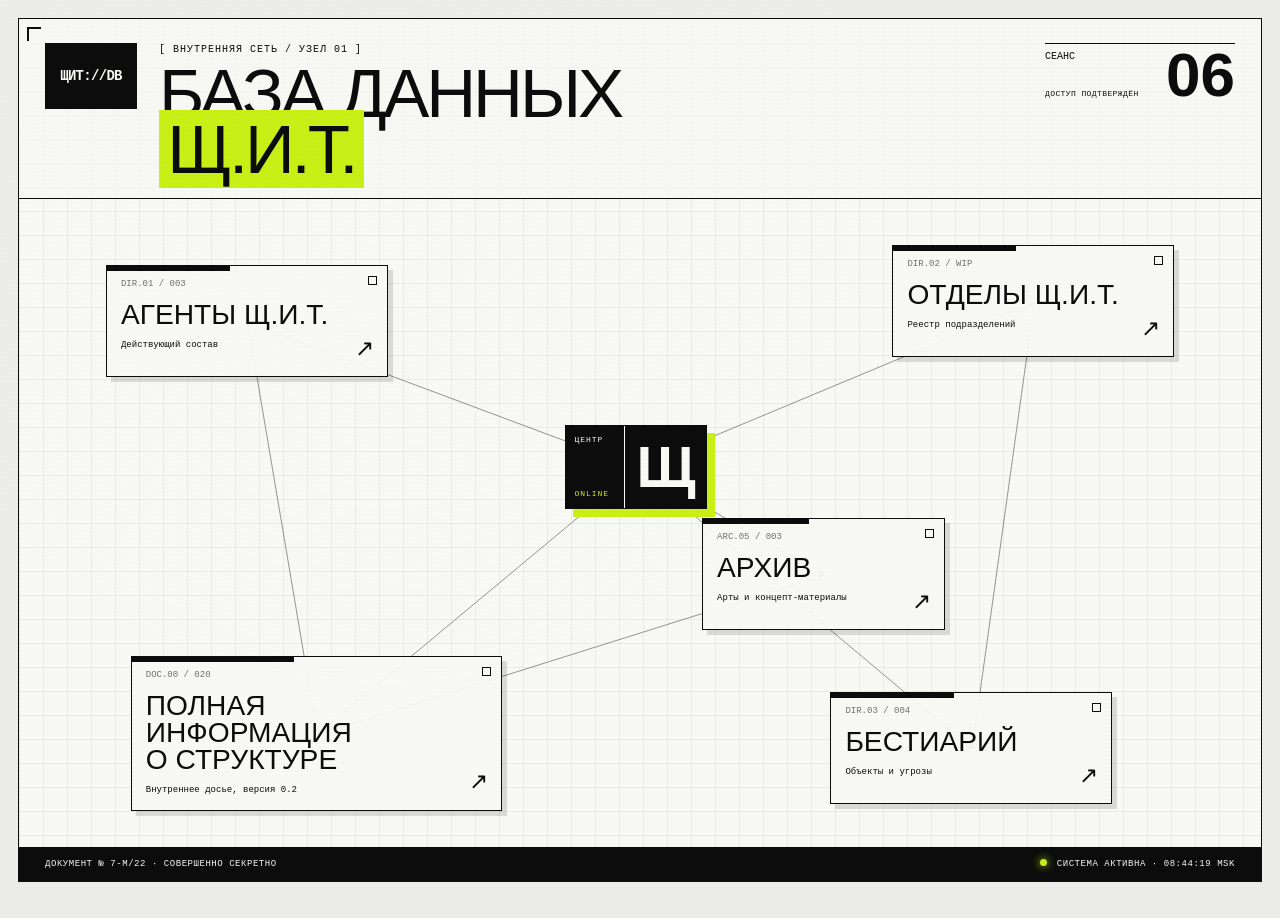
==== commit d8116222: "Ограничить мобильный сайт альбомной ориентацией" ====
--- a/index.html
+++ b/index.html
@@ -6,10 +6,20 @@
     <meta name="theme-color" content="#ecece8">
     <meta name="description" content="База данных российского подразделения Щ.И.Т.">
     <title>Щ.И.Т. — база данных</title>
-    <link rel="stylesheet" href="style.css?v=614dbe6">
+    <link rel="stylesheet" href="style.css?v=20260722-3">
     <script src="site.js" defer></script>
   </head>
   <body class="home" data-page="home">
+    <aside class="orientation-gate" role="alert" aria-live="assertive" aria-labelledby="orientation-title">
+      <div class="orientation-gate__panel">
+        <div class="orientation-gate__topline"><span>ЩИТ://MOBILE</span><span>ERR.ORIENTATION</span></div>
+        <div class="orientation-gate__device" aria-hidden="true"><span></span></div>
+        <p class="orientation-gate__code">[ ДОСТУП ПРИОСТАНОВЛЕН ]</p>
+        <h1 id="orientation-title">Переверни терминал управления <mark>горизонтально</mark>, агент.</h1>
+        <p class="orientation-gate__note">Интерфейс базы данных доступен только в альбомной ориентации.</p>
+        <div class="orientation-gate__status"><span class="status-dot"></span> ОЖИДАНИЕ ПОВОРОТА ТЕРМИНАЛА</div>
+      </div>
+    </aside>
     <main class="database-shell" aria-labelledby="database-title">
       <canvas class="network-lines" aria-hidden="true"></canvas>
 
--- a/style.css
+++ b/style.css
@@ -39,6 +39,14 @@
 a { color: inherit; }
 button, input { font: inherit; }
 ::selection { color: var(--ink); background: var(--signal); }
+
+/* MOBILE ORIENTATION GATE */
+.orientation-gate { display: none; }
+
+@keyframes rotate-terminal {
+  0%, 28% { transform: rotate(0deg); }
+  64%, 100% { transform: rotate(90deg); }
+}
 
 /* HOME / NETWORK */
 .home { min-height: 100vh; overflow-x: hidden; }
@@ -305,6 +313,137 @@
 .back-link { display: inline-block; margin-top: 28px; padding: 8px 11px; color: var(--paper-bright); background: var(--ink); font-size: 9px; text-decoration: none; }
 .back-link:hover { color: var(--ink); background: var(--signal); }
 .site-footer { display: flex; justify-content: space-between; gap: 20px; padding: 14px 18px; border-top: 1px solid var(--ink); color: var(--muted); font-size: 9px; }
+
+@media (max-width: 960px) and (orientation: portrait) {
+  html { overscroll-behavior: none; }
+  body {
+    min-width: 0;
+    width: 100%;
+    height: 100vh;
+    height: 100dvh;
+    overflow: hidden;
+    background: var(--ink);
+  }
+  body > :not(.orientation-gate) { display: none !important; }
+  .orientation-gate {
+    position: fixed;
+    z-index: 1000;
+    inset: 0;
+    display: grid;
+    width: 100%;
+    height: 100vh;
+    height: 100dvh;
+    padding: 10px;
+    overflow: hidden;
+    color: var(--paper-bright);
+    background:
+      linear-gradient(rgba(248, 248, 244, .035) 1px, transparent 1px),
+      linear-gradient(90deg, rgba(248, 248, 244, .035) 1px, transparent 1px),
+      var(--ink);
+    background-size: 18px 18px;
+  }
+  .orientation-gate__panel {
+    position: relative;
+    display: grid;
+    grid-template-rows: auto 1fr auto auto auto;
+    align-items: center;
+    min-height: 0;
+    padding: clamp(18px, 6vw, 34px);
+    border: 1px solid var(--paper-bright);
+  }
+  .orientation-gate__panel::before,
+  .orientation-gate__panel::after {
+    content: "";
+    position: absolute;
+    width: 18px;
+    height: 18px;
+    pointer-events: none;
+  }
+  .orientation-gate__panel::before { top: 7px; left: 7px; border-top: 3px solid var(--signal); border-left: 3px solid var(--signal); }
+  .orientation-gate__panel::after { right: 7px; bottom: 7px; border-right: 3px solid var(--signal); border-bottom: 3px solid var(--signal); }
+  .orientation-gate__topline {
+    display: flex;
+    justify-content: space-between;
+    gap: 12px;
+    padding-bottom: 10px;
+    border-bottom: 1px solid rgba(248, 248, 244, .42);
+    color: var(--signal);
+    font-size: clamp(8px, 2.8vw, 11px);
+    letter-spacing: .08em;
+  }
+  .orientation-gate__device {
+    position: relative;
+    align-self: center;
+    justify-self: center;
+    width: clamp(52px, 15vw, 72px);
+    aspect-ratio: 9 / 16;
+    border: 2px solid var(--paper-bright);
+    animation: rotate-terminal 2.4s ease-in-out infinite alternate;
+  }
+  .orientation-gate__device::before {
+    content: "";
+    position: absolute;
+    inset: 7px;
+    border: 1px solid rgba(248, 248, 244, .5);
+    background: repeating-linear-gradient(0deg, transparent 0 6px, rgba(201, 239, 22, .16) 6px 7px);
+  }
+  .orientation-gate__device::after {
+    content: "↻";
+    position: absolute;
+    top: 50%;
+    left: calc(100% + 12px);
+    color: var(--signal);
+    font-size: clamp(28px, 9vw, 42px);
+    line-height: 1;
+    transform: translateY(-50%);
+  }
+  .orientation-gate__device span {
+    position: absolute;
+    z-index: 1;
+    left: 50%;
+    bottom: 3px;
+    width: 4px;
+    height: 4px;
+    border-radius: 50%;
+    background: var(--signal);
+    transform: translateX(-50%);
+  }
+  .orientation-gate__code {
+    margin: 0 0 10px;
+    color: var(--signal);
+    font-size: clamp(9px, 3vw, 12px);
+    letter-spacing: .1em;
+  }
+  .orientation-gate h1 {
+    margin: 0;
+    max-width: 9.2em;
+    font-family: var(--sans);
+    font-size: clamp(32px, 10.8vw, 58px);
+    font-weight: 400;
+    letter-spacing: -.045em;
+    line-height: .86;
+    text-transform: uppercase;
+  }
+  .orientation-gate h1 mark {
+    display: inline;
+    padding: 0 .08em .04em;
+    color: var(--ink);
+    background: var(--signal);
+  }
+  .orientation-gate__note {
+    max-width: 38em;
+    margin: clamp(16px, 4vh, 30px) 0 0;
+    color: #c5c7c1;
+    font-size: clamp(9px, 2.8vw, 12px);
+  }
+  .orientation-gate__status {
+    margin-top: clamp(14px, 4vh, 26px);
+    padding-top: 10px;
+    border-top: 1px solid rgba(248, 248, 244, .42);
+    font-size: clamp(8px, 2.5vw, 10px);
+    letter-spacing: .05em;
+  }
+}
 
 @media (max-width: 960px) {
   .site-header { grid-template-columns: 74px 1fr; }
@@ -393,4 +532,5 @@
 @media (prefers-reduced-motion: reduce) {
   html { scroll-behavior: auto; }
   *, *::before, *::after { animation-duration: .01ms !important; transition-duration: .01ms !important; }
-}
+  .orientation-gate__device { animation: none; transform: rotate(90deg); }
+}
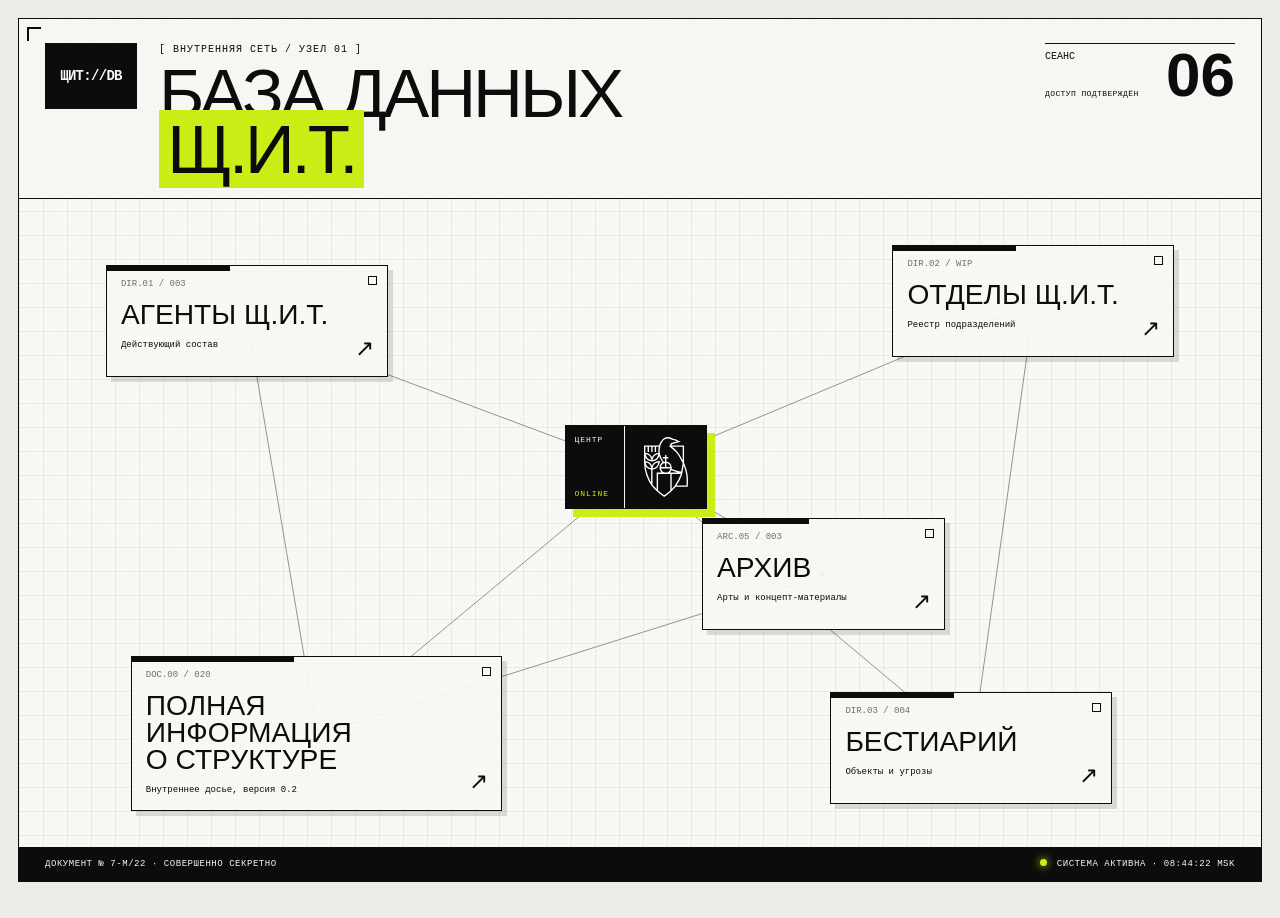
==== commit 144cef38: "Добавить новый векторный логотип на сайт" ====
--- a/index.html
+++ b/index.html
@@ -6,7 +6,8 @@
     <meta name="theme-color" content="#ecece8">
     <meta name="description" content="База данных российского подразделения Щ.И.Т.">
     <title>Щ.И.Т. — база данных</title>
-    <link rel="stylesheet" href="style.css?v=20260722-3">
+    <link rel="icon" href="Материалы/Визуальные%20материалы/ЛОГО%20вектор.svg" type="image/svg+xml">
+    <link rel="stylesheet" href="style.css?v=20260722-4">
     <script src="site.js" defer></script>
   </head>
   <body class="home" data-page="home">
@@ -74,7 +75,7 @@
 
         <div class="network-core" data-node="core" aria-hidden="true">
           <span>ЦЕНТР</span>
-          <b>Щ</b>
+          <b><img src="Материалы/Визуальные%20материалы/ЛОГО%20вектор.svg" alt=""></b>
           <small>ONLINE</small>
         </div>
       </section>
--- a/style.css
+++ b/style.css
@@ -155,7 +155,8 @@
 }
 .network-core span,
 .network-core small { padding: 8px; font-size: 8px; letter-spacing: .12em; }
-.network-core b { grid-row: span 2; display: grid; place-items: center; border-left: 1px solid var(--paper-bright); font-family: var(--sans); font-size: 58px; line-height: 1; }
+.network-core b { grid-row: span 2; display: grid; place-items: center; border-left: 1px solid var(--paper-bright); }
+.network-core b img { display: block; width: 44px; height: 62px; object-fit: contain; filter: invert(1); }
 .network-core small { align-self: end; color: var(--signal); }
 .database-foot {
   position: absolute;
@@ -188,7 +189,10 @@
   background: rgba(236, 236, 232, .95);
   backdrop-filter: blur(8px);
 }
-.site-logo { display: grid; place-items: center; color: var(--paper-bright); background: var(--ink); font-size: 19px; font-weight: 700; text-decoration: none; }
+.site-logo { display: grid; place-items: center; color: var(--paper-bright); background: var(--ink); text-decoration: none; }
+.site-logo img { display: block; width: 30px; height: 40px; object-fit: contain; filter: invert(1); transition: transform .18s ease; }
+.site-logo:hover img,
+.site-logo:focus-visible img { transform: scale(1.08); }
 .site-title { display: flex; align-items: center; padding: 11px 18px; font-size: 10px; letter-spacing: .09em; text-transform: uppercase; }
 .site-nav { display: flex; }
 .site-nav a { display: grid; place-items: center; min-width: 116px; padding: 10px 13px; border-left: 1px solid var(--ink); font-size: 10px; text-decoration: none; text-transform: uppercase; }
@@ -290,6 +294,8 @@
 .asset { display: flex; flex-direction: column; min-width: 0; border-right: 1px solid var(--ink); border-bottom: 1px solid var(--ink); }
 .asset-preview { position: relative; display: block; aspect-ratio: 4 / 3; overflow: hidden; background: #d7d7d2; }
 .asset-preview img { width: 100%; height: 100%; display: block; object-fit: cover; filter: grayscale(1); transition: filter .2s, transform .35s; }
+.asset-preview--logo { background: var(--paper-bright); }
+.asset-preview--logo img { padding: 22px; object-fit: contain; filter: none; }
 .asset-preview:hover img,
 .asset-preview:focus-visible img { filter: grayscale(0); transform: scale(1.025); }
 .asset-info { display: grid; align-content: start; gap: 10px; flex: 1; padding: 16px; }
